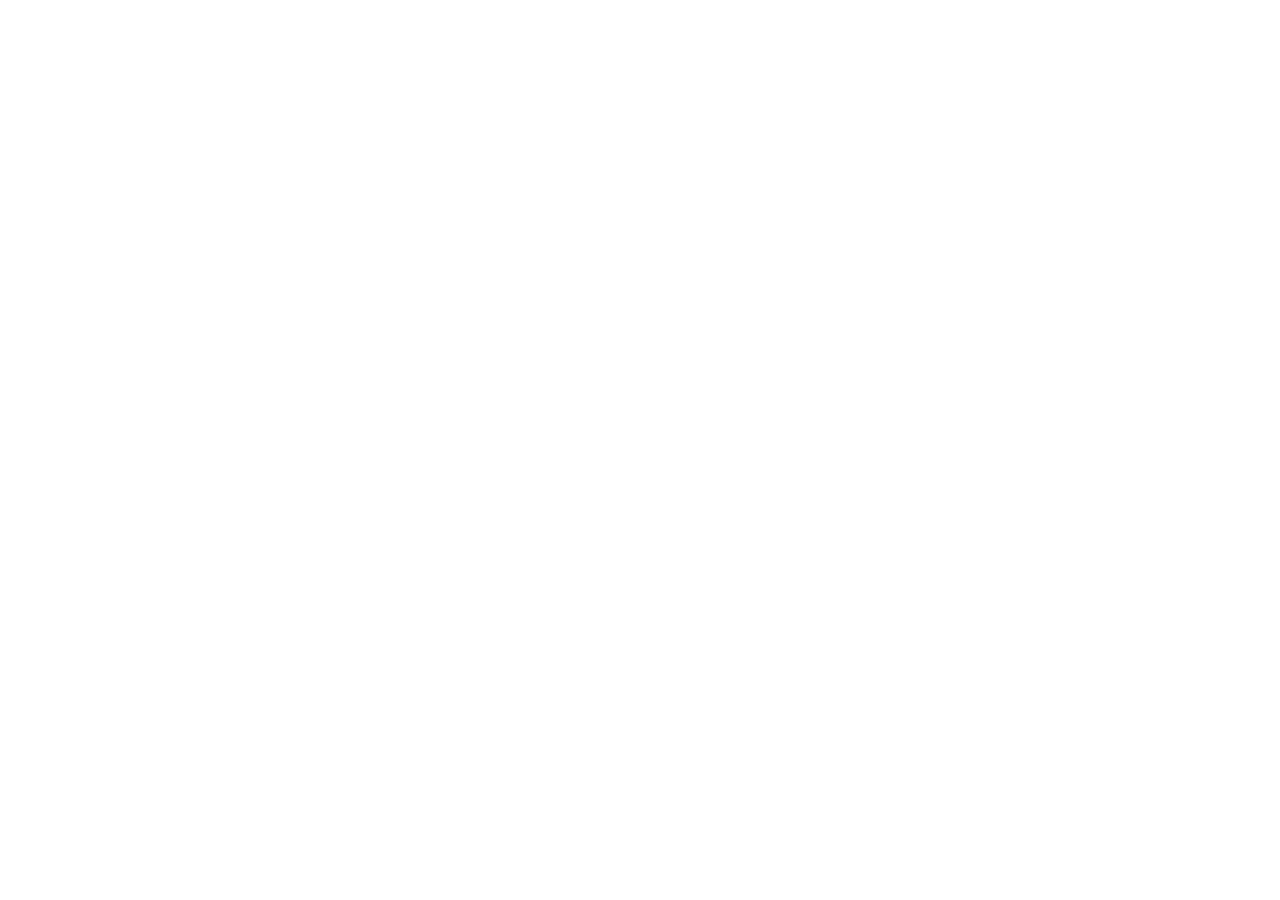
==== index.html @ 65ca3bef "Rename ai_studio_code.html to index.html" ====
<!doctype html>
<html lang="en" class="dark scroll-smooth">
  <head>
    <meta charset="UTF-8" />
    <meta name="viewport" content="width=device-width, initial-scale=1.0" />
    <title>Ayan Ghosh Astrologer</title>
    <meta name="description" content="Premium Vedic Astrologer Ayan Ghosh – Book personalized consultations, explore live daily horoscopes, sync appointments to calendar, and connect via WhatsApp." />
    <meta property="og:title" content="Ayan Ghosh Astrologer" />
    <meta property="og:description" content="Premium Vedic Astrologer Ayan Ghosh – Book personalized consultations, explore live daily horoscopes, sync appointments to calendar, and connect via WhatsApp." />
    <meta property="og:type" content="website" />
    <meta name="twitter:card" content="summary_large_image" />
    <link rel="preconnect" href="https://fonts.googleapis.com">
    <link rel="preconnect" href="https://fonts.gstatic.com" crossorigin>
    <link href="https://fonts.googleapis.com/css2?family=Cinzel:wght@500;600;700;800&family=Plus+Jakarta+Sans:ital,wght@0,300;0,400;0,500;0,600;0,700;1,400&display=swap" rel="stylesheet">
  </head>
  <body class="bg-[#07090e] text-[#e2e8f0] antialiased selection:bg-[#d4af37]/30 selection:text-amber-200">
    <div id="root"></div>
    <script type="module" src="/src/main.tsx"></script>
  </body>
</html>
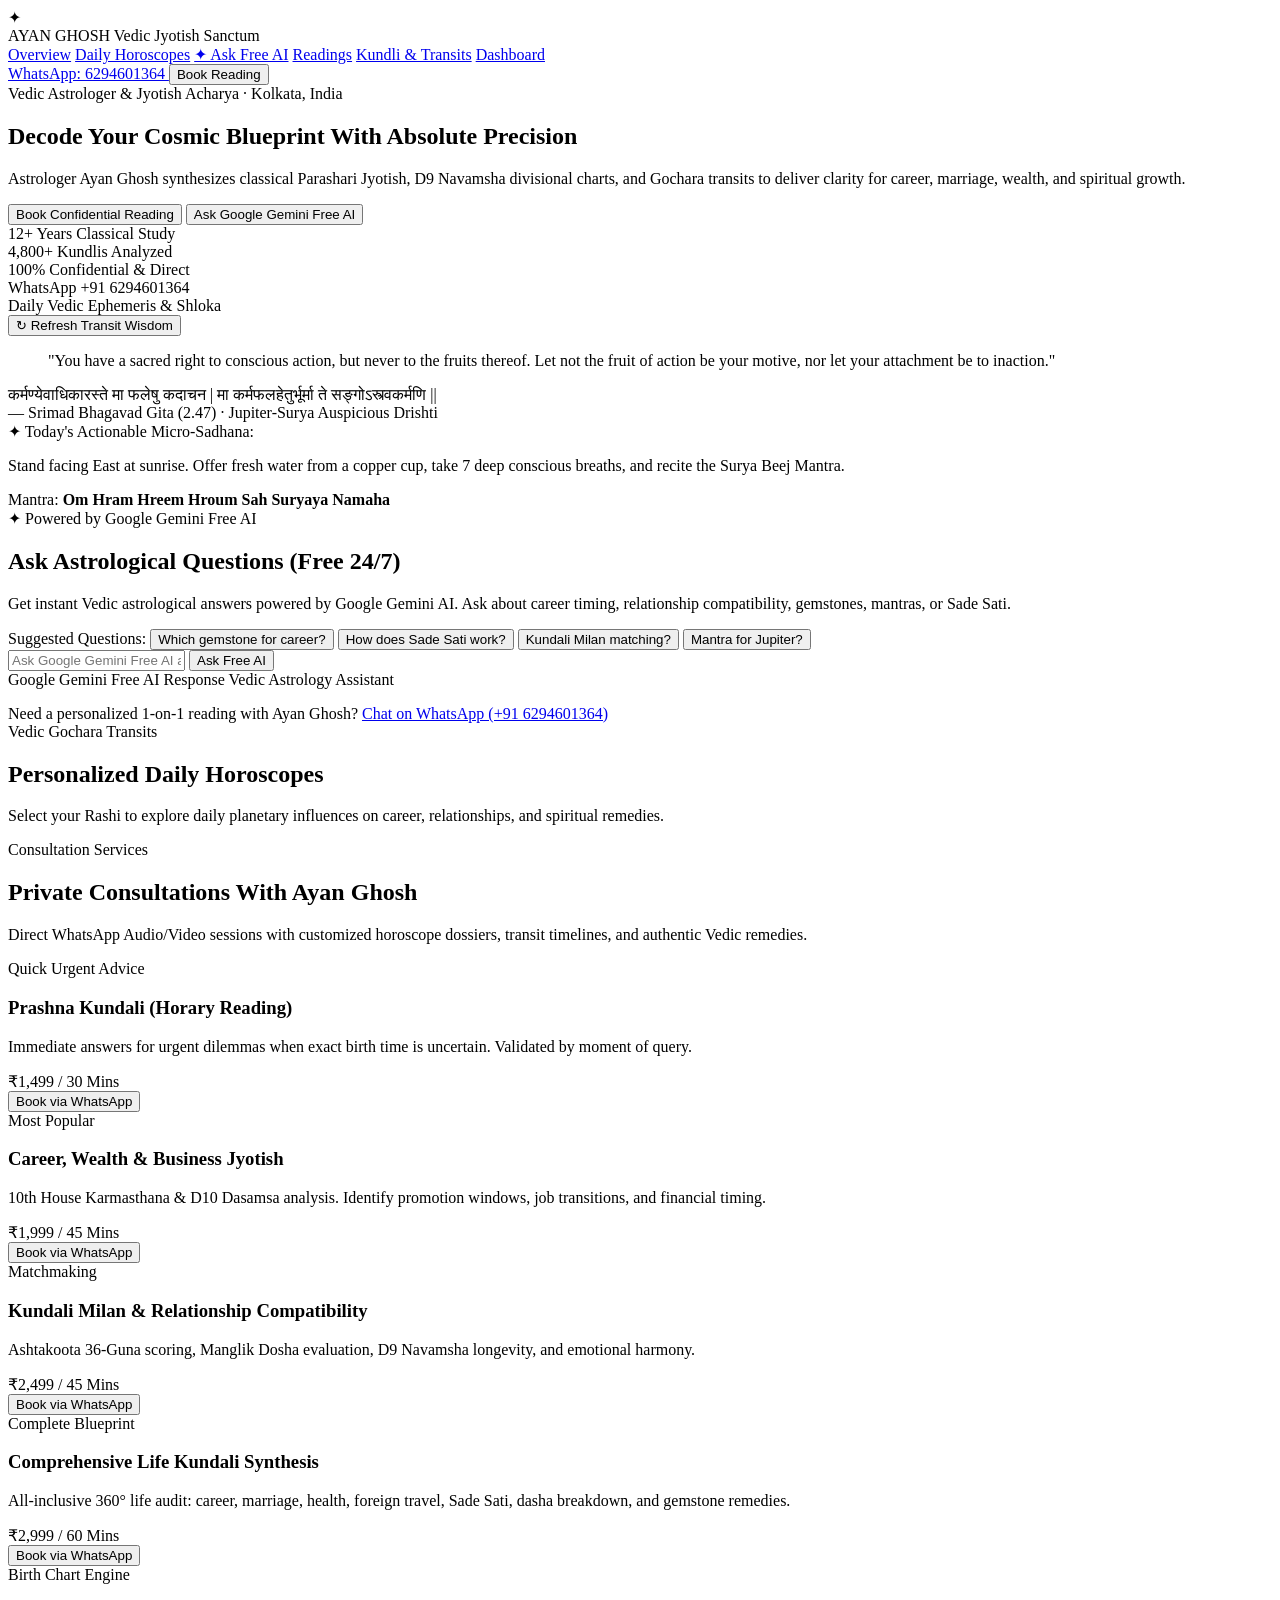
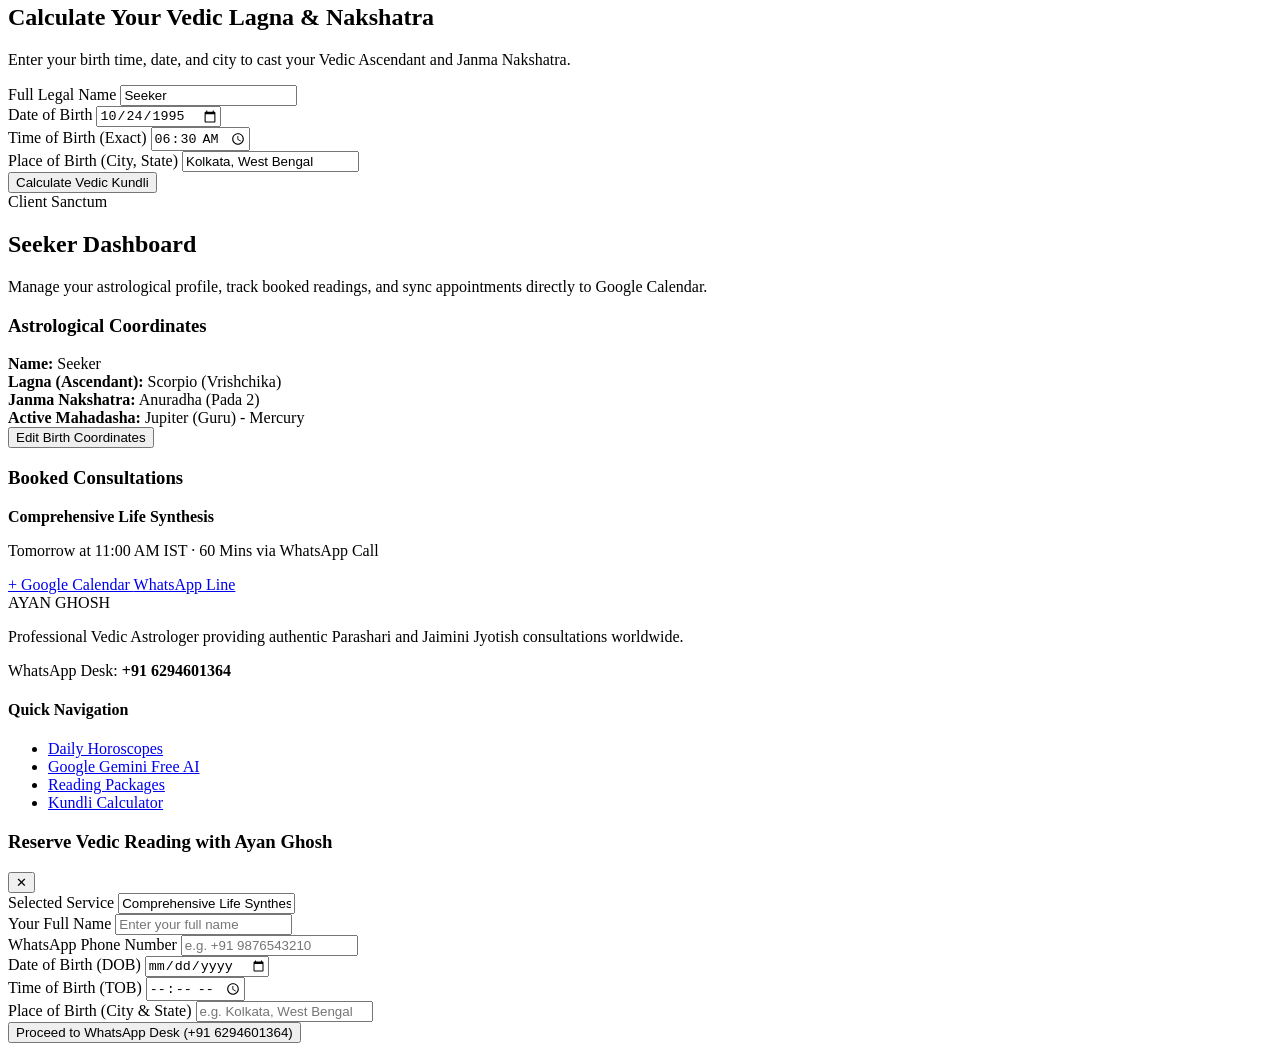
==== commit f5696d17: "Update index.html" ====
--- a/index.html
+++ b/index.html
@@ -1,20 +1,353 @@
-<!doctype html>
-<html lang="en" class="dark scroll-smooth">
-  <head>
-    <meta charset="UTF-8" />
-    <meta name="viewport" content="width=device-width, initial-scale=1.0" />
-    <title>Ayan Ghosh Astrologer</title>
-    <meta name="description" content="Premium Vedic Astrologer Ayan Ghosh – Book personalized consultations, explore live daily horoscopes, sync appointments to calendar, and connect via WhatsApp." />
-    <meta property="og:title" content="Ayan Ghosh Astrologer" />
-    <meta property="og:description" content="Premium Vedic Astrologer Ayan Ghosh – Book personalized consultations, explore live daily horoscopes, sync appointments to calendar, and connect via WhatsApp." />
-    <meta property="og:type" content="website" />
-    <meta name="twitter:card" content="summary_large_image" />
-    <link rel="preconnect" href="https://fonts.googleapis.com">
-    <link rel="preconnect" href="https://fonts.gstatic.com" crossorigin>
-    <link href="https://fonts.googleapis.com/css2?family=Cinzel:wght@500;600;700;800&family=Plus+Jakarta+Sans:ital,wght@0,300;0,400;0,500;0,600;0,700;1,400&display=swap" rel="stylesheet">
-  </head>
-  <body class="bg-[#07090e] text-[#e2e8f0] antialiased selection:bg-[#d4af37]/30 selection:text-amber-200">
-    <div id="root"></div>
-    <script type="module" src="/src/main.tsx"></script>
-  </body>
+<!DOCTYPE html>
+<html lang="en">
+<head>
+  <meta charset="UTF-8" />
+  <meta name="viewport" content="width=device-width, initial-scale=1.0" />
+  <title>Astrologer Ayan Ghosh · Vedic Jyotish Sanctum</title>
+  <meta name="description" content="Consult Astrologer Ayan Ghosh. Book Vedic readings, get personalized daily horoscopes, sync to Google Calendar, and ask Google Gemini Free AI." />
+  
+  <!-- Google Fonts: Cinzel & Plus Jakarta Sans -->
+  <link rel="preconnect" href="https://fonts.googleapis.com">
+  <link rel="preconnect" href="https://fonts.gstatic.com" crossorigin>
+  <link href="https://fonts.googleapis.com/css2?family=Cinzel:wght@600;700;800&family=Plus+Jakarta+Sans:wght@300;400;500;600;700&display=swap" rel="stylesheet">
+  
+  <link rel="stylesheet" href="style.css" />
+</head>
+<body>
+
+  <!-- Navigation Bar -->
+  <header class="navbar">
+    <div class="nav-container">
+      <div class="nav-brand" onclick="navigateTo('home')">
+        <div class="brand-icon">✦</div>
+        <div>
+          <span class="brand-title">AYAN GHOSH</span>
+          <span class="brand-sub">Vedic Jyotish Sanctum</span>
+        </div>
+      </div>
+
+      <nav class="nav-links">
+        <a href="#home" onclick="navigateTo('home')" class="active">Overview</a>
+        <a href="#horoscopes" onclick="navigateTo('horoscopes')">Daily Horoscopes</a>
+        <a href="#ask-ai" onclick="navigateTo('ask-ai')" class="ai-link">✦ Ask Free AI</a>
+        <a href="#services" onclick="navigateTo('services')">Readings</a>
+        <a href="#calculator" onclick="navigateTo('calculator')">Kundli & Transits</a>
+        <a href="#dashboard" onclick="navigateTo('dashboard')">Dashboard</a>
+      </nav>
+
+      <div class="nav-actions">
+        <a href="https://wa.me/916294601364?text=Namaskar%20Astrologer%20Ayan%20Ghosh%20ji,%20I%20would%20like%20to%20consult%20with%20you." target="_blank" class="btn-whatsapp">
+          WhatsApp: 6294601364
+        </a>
+        <button class="btn-primary" onclick="openBookingModal()">Book Reading</button>
+      </div>
+    </div>
+  </header>
+
+  <!-- Main Content Sections -->
+  <main>
+
+    <!-- SECTION 1: HERO -->
+    <section id="home" class="section hero-section">
+      <div class="container hero-container">
+        <div class="badge">Vedic Astrologer & Jyotish Acharya · Kolkata, India</div>
+        <h1 class="hero-title">Decode Your Cosmic Blueprint With Absolute Precision</h1>
+        <p class="hero-desc">
+          Astrologer Ayan Ghosh synthesizes classical Parashari Jyotish, D9 Navamsha divisional charts, and Gochara transits to deliver clarity for career, marriage, wealth, and spiritual growth.
+        </p>
+        <div class="hero-cta-group">
+          <button class="btn-primary-large" onclick="openBookingModal()">Book Confidential Reading</button>
+          <button class="btn-secondary-large" onclick="navigateTo('ask-ai')">Ask Google Gemini Free AI</button>
+        </div>
+
+        <div class="hero-stats">
+          <div class="stat-card">
+            <span class="stat-number">12+</span>
+            <span class="stat-label">Years Classical Study</span>
+          </div>
+          <div class="stat-card">
+            <span class="stat-number">4,800+</span>
+            <span class="stat-label">Kundlis Analyzed</span>
+          </div>
+          <div class="stat-card">
+            <span class="stat-number">100%</span>
+            <span class="stat-label">Confidential & Direct</span>
+          </div>
+          <div class="stat-card">
+            <span class="stat-number">WhatsApp</span>
+            <span class="stat-label">+91 6294601364</span>
+          </div>
+        </div>
+      </div>
+    </section>
+
+    <!-- SECTION 2: COSMIC WISDOM (FEATURED) -->
+    <section class="section wisdom-section">
+      <div class="container">
+        <div class="wisdom-card">
+          <div class="wisdom-header">
+            <div class="wisdom-tag">Daily Vedic Ephemeris & Shloka</div>
+            <button class="btn-sm" onclick="refreshCosmicWisdom()">↻ Refresh Transit Wisdom</button>
+          </div>
+          <blockquote class="wisdom-quote" id="wisdom-quote">
+            "You have a sacred right to conscious action, but never to the fruits thereof. Let not the fruit of action be your motive, nor let your attachment be to inaction."
+          </blockquote>
+          <div class="wisdom-sanskrit" id="wisdom-sanskrit">
+            कर्मण्येवाधिकारस्ते मा फलेषु कदाचन | मा कर्मफलहेतुर्भूर्मा ते सङ्गोऽस्त्वकर्मणि ||
+          </div>
+          <div class="wisdom-source">— Srimad Bhagavad Gita (2.47) · Jupiter-Surya Auspicious Drishti</div>
+          
+          <div class="ritual-box">
+            <div class="ritual-title">✦ Today's Actionable Micro-Sadhana:</div>
+            <p id="ritual-desc">Stand facing East at sunrise. Offer fresh water from a copper cup, take 7 deep conscious breaths, and recite the Surya Beej Mantra.</p>
+            <div class="ritual-mantra">Mantra: <strong>Om Hram Hreem Hroum Sah Suryaya Namaha</strong></div>
+          </div>
+        </div>
+      </div>
+    </section>
+
+    <!-- SECTION 3: ASK QUESTIONS WITH GOOGLE GEMINI FREE AI -->
+    <section id="ask-ai" class="section ask-ai-section">
+      <div class="container">
+        <div class="section-header text-center">
+          <div class="badge badge-ai">✦ Powered by Google Gemini Free AI</div>
+          <h2>Ask Astrological Questions (Free 24/7)</h2>
+          <p>Get instant Vedic astrological answers powered by Google Gemini AI. Ask about career timing, relationship compatibility, gemstones, mantras, or Sade Sati.</p>
+        </div>
+
+        <div class="ai-box">
+          <div class="preset-questions">
+            <span class="preset-label">Suggested Questions:</span>
+            <button class="preset-btn" onclick="askPreset('Which Vedic gemstone is most auspicious for career growth?')">Which gemstone for career?</button>
+            <button class="preset-btn" onclick="askPreset('How does Saturn Sade Sati affect my birth chart?')">How does Sade Sati work?</button>
+            <button class="preset-btn" onclick="askPreset('What is checked during Ashtakoota Kundali Milan?')">Kundali Milan matching?</button>
+            <button class="preset-btn" onclick="askPreset('Which daily mantra pleases Jupiter (Guru)?')">Mantra for Jupiter?</button>
+          </div>
+
+          <div class="ai-input-row">
+            <input type="text" id="ai-question-input" placeholder="Ask Google Gemini Free AI any astrology question..." />
+            <button class="btn-primary" onclick="submitAIQuestion()">Ask Free AI</button>
+          </div>
+
+          <div id="ai-response-box" class="ai-response-box hidden">
+            <div class="ai-response-header">
+              <span class="ai-badge">Google Gemini Free AI Response</span>
+              <span class="ai-time">Vedic Astrology Assistant</span>
+            </div>
+            <p id="ai-response-text" class="ai-response-text"></p>
+            <div class="ai-handover">
+              <span>Need a personalized 1-on-1 reading with Ayan Ghosh?</span>
+              <a href="https://wa.me/916294601364" target="_blank" class="btn-whatsapp-sm">Chat on WhatsApp (+91 6294601364)</a>
+            </div>
+          </div>
+        </div>
+      </div>
+    </section>
+
+    <!-- SECTION 4: DAILY HOROSCOPES (GEMINI/MITHUNA REMOVED) -->
+    <section id="horoscopes" class="section horoscopes-section">
+      <div class="container">
+        <div class="section-header text-center">
+          <div class="badge">Vedic Gochara Transits</div>
+          <h2>Personalized Daily Horoscopes</h2>
+          <p>Select your Rashi to explore daily planetary influences on career, relationships, and spiritual remedies.</p>
+        </div>
+
+        <!-- Zodiac Selector (NO Gemini/Mithuna) -->
+        <div class="zodiac-grid" id="zodiac-selector">
+          <!-- Populated by JavaScript -->
+        </div>
+
+        <!-- Active Horoscope Card -->
+        <div class="horoscope-card" id="horoscope-display">
+          <!-- Populated by JavaScript -->
+        </div>
+      </div>
+    </section>
+
+    <!-- SECTION 5: READINGS & CONSULTATIONS -->
+    <section id="services" class="section services-section">
+      <div class="container">
+        <div class="section-header text-center">
+          <div class="badge">Consultation Services</div>
+          <h2>Private Consultations With Ayan Ghosh</h2>
+          <p>Direct WhatsApp Audio/Video sessions with customized horoscope dossiers, transit timelines, and authentic Vedic remedies.</p>
+        </div>
+
+        <div class="services-grid">
+          <div class="service-card">
+            <div class="service-badge">Quick Urgent Advice</div>
+            <h3>Prashna Kundali (Horary Reading)</h3>
+            <p>Immediate answers for urgent dilemmas when exact birth time is uncertain. Validated by moment of query.</p>
+            <div class="service-price">₹1,499 <span>/ 30 Mins</span></div>
+            <button class="btn-primary" onclick="selectServiceForBooking('Prashna Kundali', 1499)">Book via WhatsApp</button>
+          </div>
+
+          <div class="service-card featured">
+            <div class="service-badge gold">Most Popular</div>
+            <h3>Career, Wealth & Business Jyotish</h3>
+            <p>10th House Karmasthana & D10 Dasamsa analysis. Identify promotion windows, job transitions, and financial timing.</p>
+            <div class="service-price">₹1,999 <span>/ 45 Mins</span></div>
+            <button class="btn-primary" onclick="selectServiceForBooking('Career & Wealth Jyotish', 1999)">Book via WhatsApp</button>
+          </div>
+
+          <div class="service-card">
+            <div class="service-badge">Matchmaking</div>
+            <h3>Kundali Milan & Relationship Compatibility</h3>
+            <p>Ashtakoota 36-Guna scoring, Manglik Dosha evaluation, D9 Navamsha longevity, and emotional harmony.</p>
+            <div class="service-price">₹2,499 <span>/ 45 Mins</span></div>
+            <button class="btn-primary" onclick="selectServiceForBooking('Kundali Milan', 2499)">Book via WhatsApp</button>
+          </div>
+
+          <div class="service-card">
+            <div class="service-badge">Complete Blueprint</div>
+            <h3>Comprehensive Life Kundali Synthesis</h3>
+            <p>All-inclusive 360° life audit: career, marriage, health, foreign travel, Sade Sati, dasha breakdown, and gemstone remedies.</p>
+            <div class="service-price">₹2,999 <span>/ 60 Mins</span></div>
+            <button class="btn-primary" onclick="selectServiceForBooking('Comprehensive Life Synthesis', 2999)">Book via WhatsApp</button>
+          </div>
+        </div>
+      </div>
+    </section>
+
+    <!-- SECTION 6: KUNDLI & TRANSITS CALCULATOR -->
+    <section id="calculator" class="section calculator-section">
+      <div class="container">
+        <div class="section-header text-center">
+          <div class="badge">Birth Chart Engine</div>
+          <h2>Calculate Your Vedic Lagna & Nakshatra</h2>
+          <p>Enter your birth time, date, and city to cast your Vedic Ascendant and Janma Nakshatra.</p>
+        </div>
+
+        <div class="calc-box">
+          <div class="calc-form">
+            <div class="input-group">
+              <label>Full Legal Name</label>
+              <input type="text" id="calc-name" value="Seeker" placeholder="Your name" />
+            </div>
+            <div class="input-group">
+              <label>Date of Birth</label>
+              <input type="date" id="calc-dob" value="1995-10-24" />
+            </div>
+            <div class="input-group">
+              <label>Time of Birth (Exact)</label>
+              <input type="time" id="calc-tob" value="06:30" />
+            </div>
+            <div class="input-group">
+              <label>Place of Birth (City, State)</label>
+              <input type="text" id="calc-pob" value="Kolkata, West Bengal" />
+            </div>
+            <button class="btn-primary-large" onclick="calculateBirthChart()">Calculate Vedic Kundli</button>
+          </div>
+
+          <div id="calc-result" class="calc-result">
+            <!-- Rendered by JS -->
+          </div>
+        </div>
+      </div>
+    </section>
+
+    <!-- SECTION 7: USER DASHBOARD -->
+    <section id="dashboard" class="section dashboard-section">
+      <div class="container">
+        <div class="section-header text-center">
+          <div class="badge">Client Sanctum</div>
+          <h2>Seeker Dashboard</h2>
+          <p>Manage your astrological profile, track booked readings, and sync appointments directly to Google Calendar.</p>
+        </div>
+
+        <div class="dashboard-grid">
+          <!-- Profile Card -->
+          <div class="dash-card">
+            <h3>Astrological Coordinates</h3>
+            <div class="dash-meta">
+              <div><strong>Name:</strong> <span id="dash-name">Seeker</span></div>
+              <div><strong>Lagna (Ascendant):</strong> <span id="dash-lagna">Scorpio (Vrishchika)</span></div>
+              <div><strong>Janma Nakshatra:</strong> <span id="dash-nakshatra">Anuradha (Pada 2)</span></div>
+              <div><strong>Active Mahadasha:</strong> Jupiter (Guru) - Mercury</div>
+            </div>
+            <button class="btn-secondary" onclick="navigateTo('calculator')">Edit Birth Coordinates</button>
+          </div>
+
+          <!-- Appointments Card -->
+          <div class="dash-card">
+            <h3>Booked Consultations</h3>
+            <div class="booking-item">
+              <div>
+                <strong>Comprehensive Life Synthesis</strong>
+                <p>Tomorrow at 11:00 AM IST · 60 Mins via WhatsApp Call</p>
+              </div>
+              <div class="booking-actions">
+                <a href="https://calendar.google.com/calendar/render?action=TEMPLATE&text=Astrology+Reading+with+Ayan+Ghosh&details=Direct+WhatsApp+Audio/Video+Reading+with+Ayan+Ghosh+(+91+6294601364)&location=WhatsApp" target="_blank" class="btn-calendar">
+                  + Google Calendar
+                </a>
+                <a href="https://wa.me/916294601364" target="_blank" class="btn-whatsapp-sm">WhatsApp Line</a>
+              </div>
+            </div>
+          </div>
+        </div>
+      </div>
+    </section>
+
+  </main>
+
+  <!-- Footer -->
+  <footer class="footer">
+    <div class="container footer-container">
+      <div>
+        <div class="brand-title">AYAN GHOSH</div>
+        <p class="footer-desc">Professional Vedic Astrologer providing authentic Parashari and Jaimini Jyotish consultations worldwide.</p>
+        <p>WhatsApp Desk: <strong>+91 6294601364</strong></p>
+      </div>
+      <div>
+        <h4>Quick Navigation</h4>
+        <ul>
+          <li><a href="#horoscopes" onclick="navigateTo('horoscopes')">Daily Horoscopes</a></li>
+          <li><a href="#ask-ai" onclick="navigateTo('ask-ai')">Google Gemini Free AI</a></li>
+          <li><a href="#services" onclick="navigateTo('services')">Reading Packages</a></li>
+          <li><a href="#calculator" onclick="navigateTo('calculator')">Kundli Calculator</a></li>
+        </ul>
+      </div>
+    </div>
+  </footer>
+
+  <!-- Booking Modal -->
+  <div id="booking-modal" class="modal hidden">
+    <div class="modal-content">
+      <div class="modal-header">
+        <h3>Reserve Vedic Reading with Ayan Ghosh</h3>
+        <button class="btn-close" onclick="closeBookingModal()">✕</button>
+      </div>
+      <form id="booking-form" onsubmit="handleBookingSubmit(event)">
+        <div class="input-group">
+          <label>Selected Service</label>
+          <input type="text" id="modal-service" value="Comprehensive Life Synthesis (₹2,999)" readonly />
+        </div>
+        <div class="input-group">
+          <label>Your Full Name</label>
+          <input type="text" id="modal-name" required placeholder="Enter your full name" />
+        </div>
+        <div class="input-group">
+          <label>WhatsApp Phone Number</label>
+          <input type="tel" id="modal-phone" required placeholder="e.g. +91 9876543210" />
+        </div>
+        <div class="input-group">
+          <label>Date of Birth (DOB)</label>
+          <input type="date" id="modal-dob" required />
+        </div>
+        <div class="input-group">
+          <label>Time of Birth (TOB)</label>
+          <input type="time" id="modal-tob" required />
+        </div>
+        <div class="input-group">
+          <label>Place of Birth (City & State)</label>
+          <input type="text" id="modal-pob" required placeholder="e.g. Kolkata, West Bengal" />
+        </div>
+        <button type="submit" class="btn-primary-large">Proceed to WhatsApp Desk (+91 6294601364)</button>
+      </form>
+    </div>
+  </div>
+
+  <script src="script.js"></script>
+</body>
 </html>
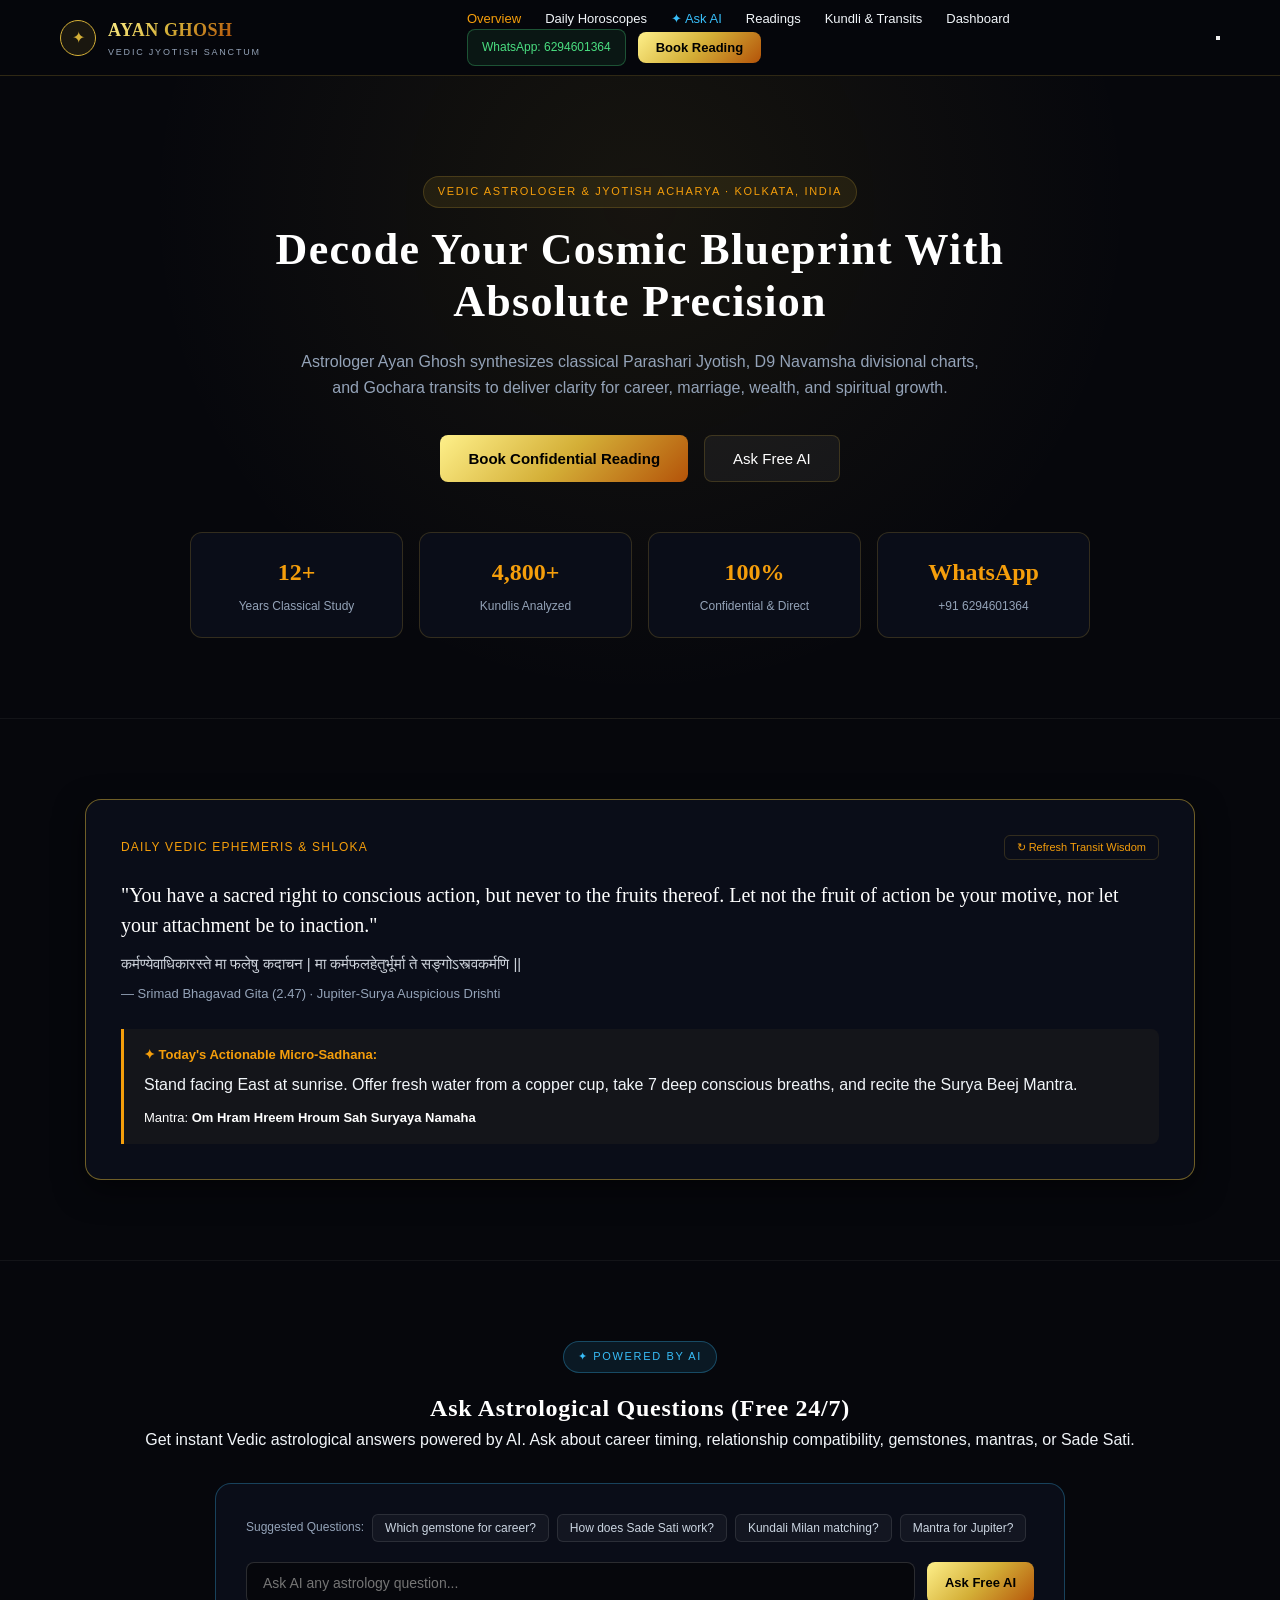
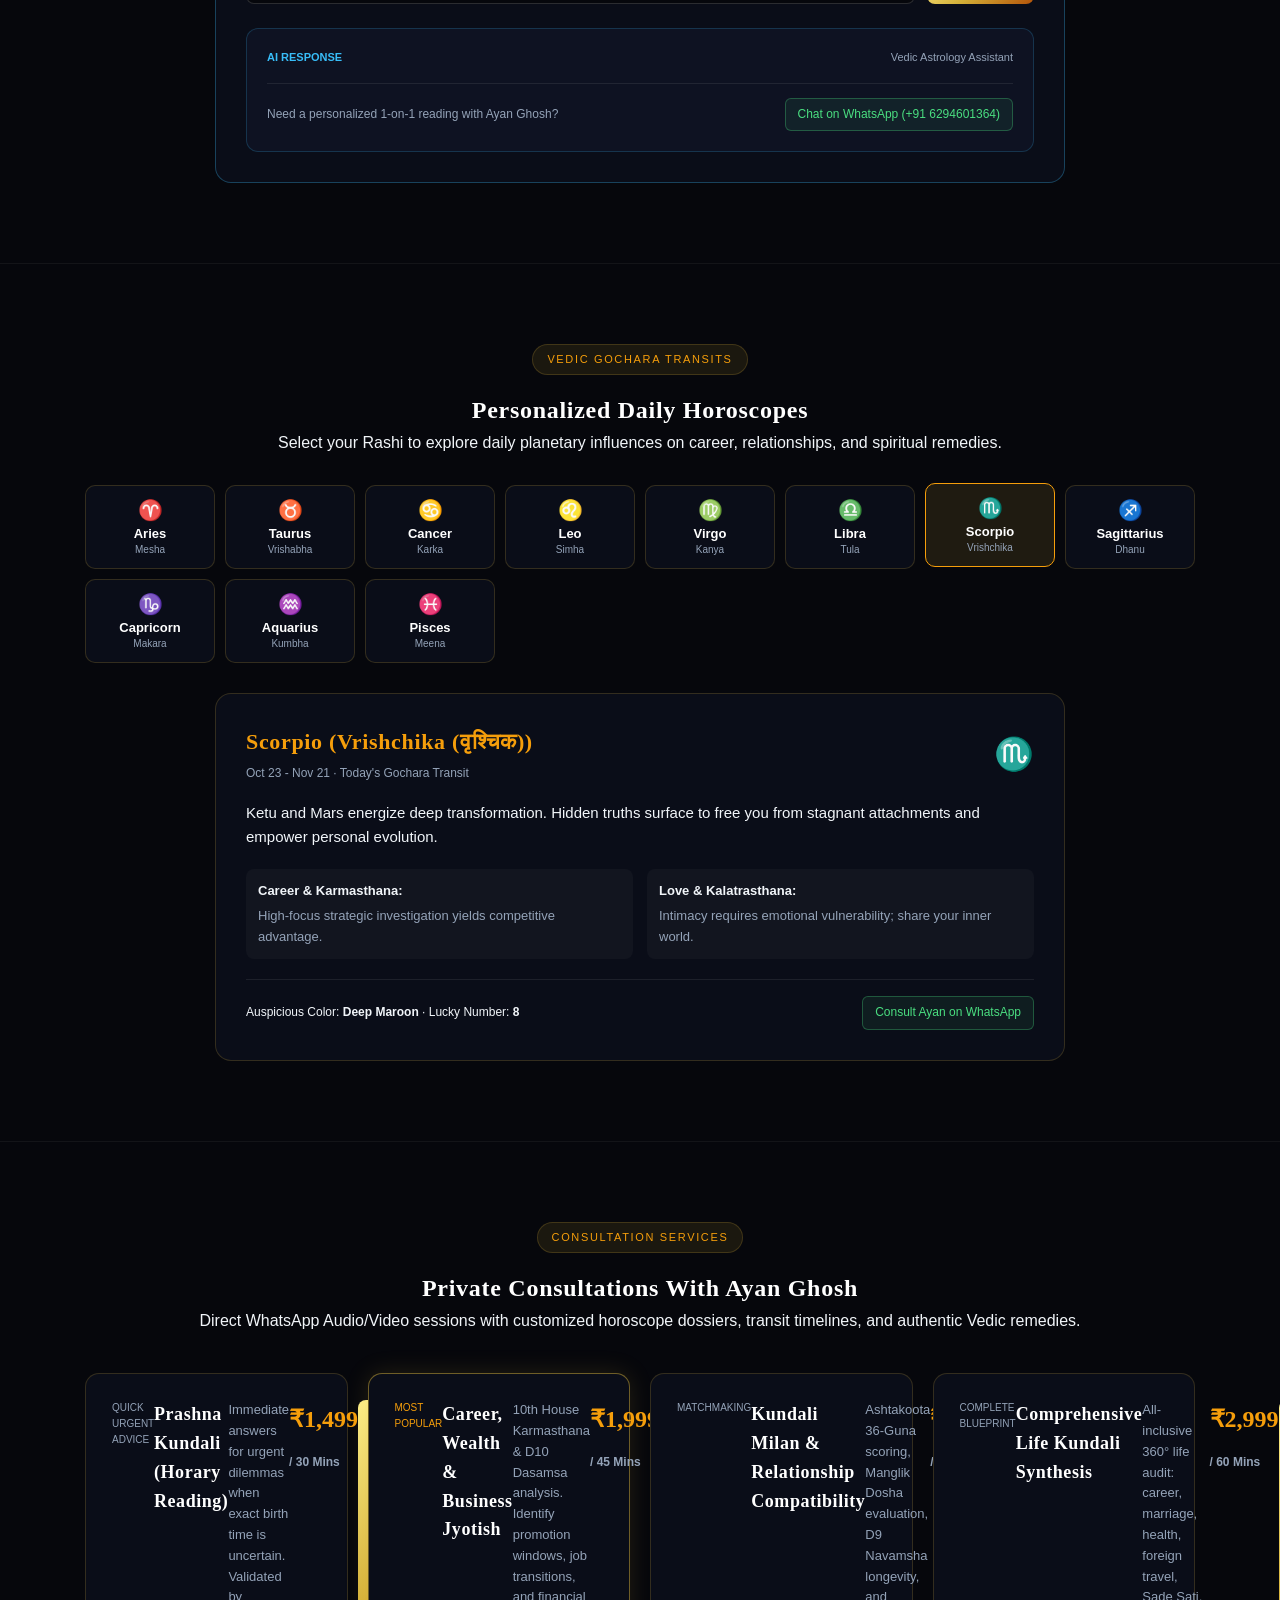
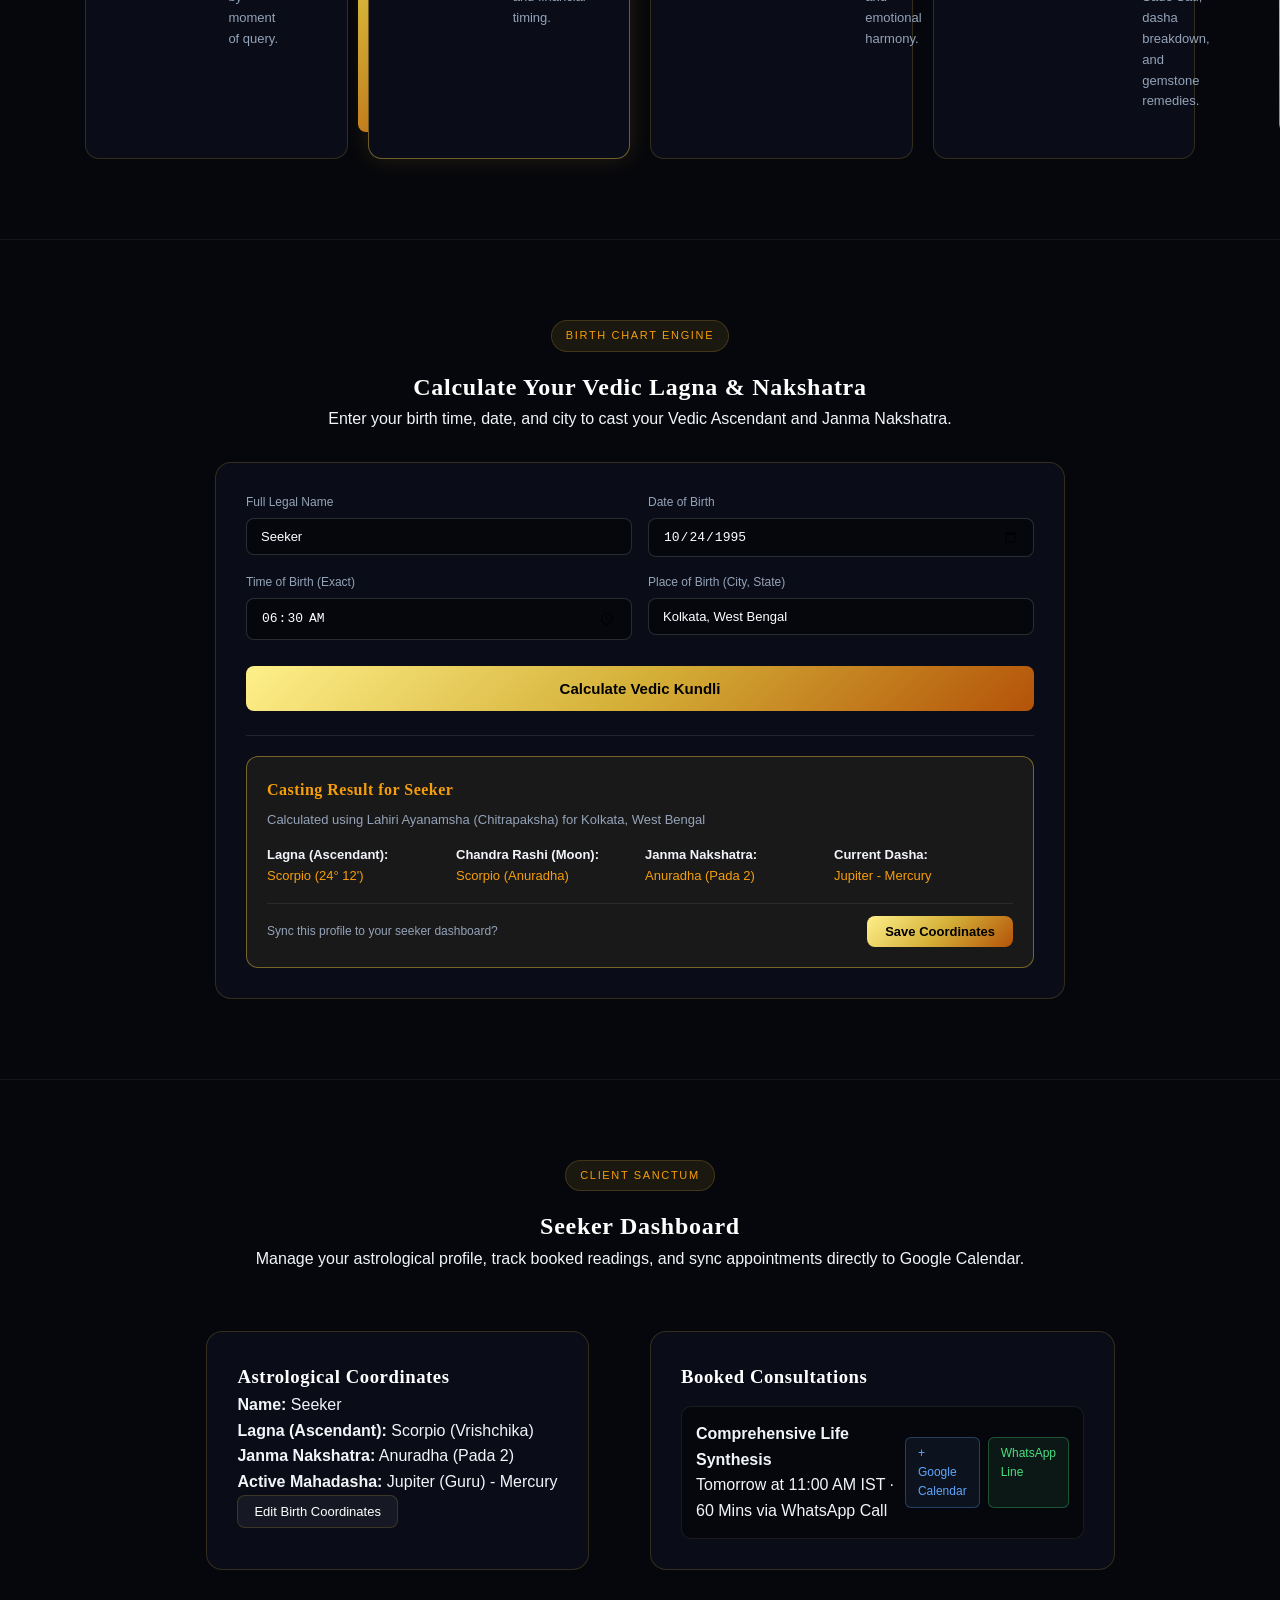
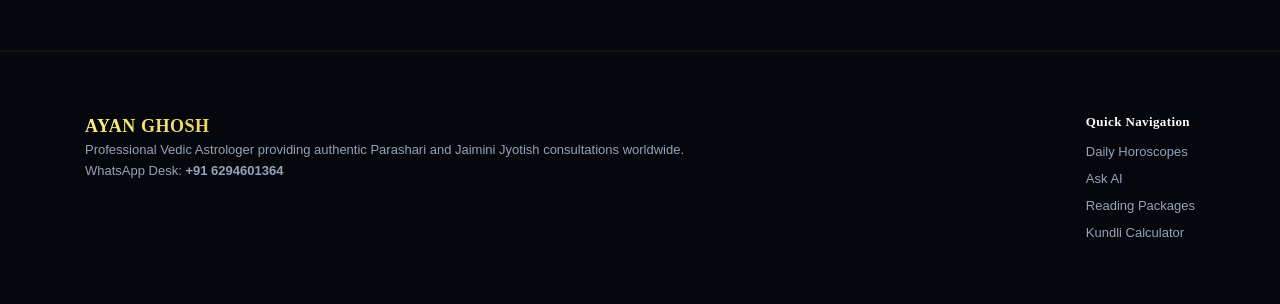
==== commit 1cf6c7a4: "Update index.html" ====
--- a/index.html
+++ b/index.html
@@ -4,7 +4,7 @@
   <meta charset="UTF-8" />
   <meta name="viewport" content="width=device-width, initial-scale=1.0" />
   <title>Astrologer Ayan Ghosh · Vedic Jyotish Sanctum</title>
-  <meta name="description" content="Consult Astrologer Ayan Ghosh. Book Vedic readings, get personalized daily horoscopes, sync to Google Calendar, and ask Google Gemini Free AI." />
+  <meta name="description" content="Consult Astrologer Ayan Ghosh. Book Vedic readings, get personalized daily horoscopes, sync to Google Calendar, and ask free AI astrology questions." />
   
   <!-- Google Fonts: Cinzel & Plus Jakarta Sans -->
   <link rel="preconnect" href="https://fonts.googleapis.com">
@@ -26,21 +26,27 @@
         </div>
       </div>
 
-      <nav class="nav-links">
-        <a href="#home" onclick="navigateTo('home')" class="active">Overview</a>
-        <a href="#horoscopes" onclick="navigateTo('horoscopes')">Daily Horoscopes</a>
-        <a href="#ask-ai" onclick="navigateTo('ask-ai')" class="ai-link">✦ Ask Free AI</a>
-        <a href="#services" onclick="navigateTo('services')">Readings</a>
-        <a href="#calculator" onclick="navigateTo('calculator')">Kundli & Transits</a>
-        <a href="#dashboard" onclick="navigateTo('dashboard')">Dashboard</a>
-      </nav>
-
-      <div class="nav-actions">
-        <a href="https://wa.me/916294601364?text=Namaskar%20Astrologer%20Ayan%20Ghosh%20ji,%20I%20would%20like%20to%20consult%20with%20you." target="_blank" class="btn-whatsapp">
-          WhatsApp: 6294601364
-        </a>
-        <button class="btn-primary" onclick="openBookingModal()">Book Reading</button>
-      </div>
+      <div class="nav-menu" id="nav-menu">
+        <nav class="nav-links">
+          <a href="#home" onclick="navigateTo('home')" class="active">Overview</a>
+          <a href="#horoscopes" onclick="navigateTo('horoscopes')">Daily Horoscopes</a>
+          <a href="#ask-ai" onclick="navigateTo('ask-ai')" class="ai-link">✦ Ask AI</a>
+          <a href="#services" onclick="navigateTo('services')">Readings</a>
+          <a href="#calculator" onclick="navigateTo('calculator')">Kundli & Transits</a>
+          <a href="#dashboard" onclick="navigateTo('dashboard')">Dashboard</a>
+        </nav>
+
+        <div class="nav-actions">
+          <a href="https://wa.me/916294601364?text=Namaskar%20Astrologer%20Ayan%20Ghosh%20ji,%20I%20would%20like%20to%20consult%20with%20you." target="_blank" class="btn-whatsapp">
+            WhatsApp: 6294601364
+          </a>
+          <button class="btn-primary" onclick="openBookingModal()">Book Reading</button>
+        </div>
+      </div>
+
+      <button class="nav-toggle" id="nav-toggle" aria-label="Toggle menu" aria-expanded="false" onclick="toggleMobileMenu()">
+        <span></span><span></span><span></span>
+      </button>
     </div>
   </header>
 
@@ -57,7 +63,7 @@
         </p>
         <div class="hero-cta-group">
           <button class="btn-primary-large" onclick="openBookingModal()">Book Confidential Reading</button>
-          <button class="btn-secondary-large" onclick="navigateTo('ask-ai')">Ask Google Gemini Free AI</button>
+          <button class="btn-secondary-large" onclick="navigateTo('ask-ai')">Ask Free AI</button>
         </div>
 
         <div class="hero-stats">
@@ -106,13 +112,13 @@
       </div>
     </section>
 
-    <!-- SECTION 3: ASK QUESTIONS WITH GOOGLE GEMINI FREE AI -->
+    <!-- SECTION 3: ASK QUESTIONS WITH AI -->
     <section id="ask-ai" class="section ask-ai-section">
       <div class="container">
         <div class="section-header text-center">
-          <div class="badge badge-ai">✦ Powered by Google Gemini Free AI</div>
+          <div class="badge badge-ai">✦ Powered by AI</div>
           <h2>Ask Astrological Questions (Free 24/7)</h2>
-          <p>Get instant Vedic astrological answers powered by Google Gemini AI. Ask about career timing, relationship compatibility, gemstones, mantras, or Sade Sati.</p>
+          <p>Get instant Vedic astrological answers powered by AI. Ask about career timing, relationship compatibility, gemstones, mantras, or Sade Sati.</p>
         </div>
 
         <div class="ai-box">
@@ -125,13 +131,13 @@
           </div>
 
           <div class="ai-input-row">
-            <input type="text" id="ai-question-input" placeholder="Ask Google Gemini Free AI any astrology question..." />
+            <input type="text" id="ai-question-input" placeholder="Ask AI any astrology question..." />
             <button class="btn-primary" onclick="submitAIQuestion()">Ask Free AI</button>
           </div>
 
           <div id="ai-response-box" class="ai-response-box hidden">
             <div class="ai-response-header">
-              <span class="ai-badge">Google Gemini Free AI Response</span>
+              <span class="ai-badge">AI Response</span>
               <span class="ai-time">Vedic Astrology Assistant</span>
             </div>
             <p id="ai-response-text" class="ai-response-text"></p>
@@ -303,7 +309,7 @@
         <h4>Quick Navigation</h4>
         <ul>
           <li><a href="#horoscopes" onclick="navigateTo('horoscopes')">Daily Horoscopes</a></li>
-          <li><a href="#ask-ai" onclick="navigateTo('ask-ai')">Google Gemini Free AI</a></li>
+          <li><a href="#ask-ai" onclick="navigateTo('ask-ai')">Ask AI</a></li>
           <li><a href="#services" onclick="navigateTo('services')">Reading Packages</a></li>
           <li><a href="#calculator" onclick="navigateTo('calculator')">Kundli Calculator</a></li>
         </ul>
--- a/style.css
+++ b/style.css
@@ -0,0 +1,728 @@
+/* ==========================================================================
+   ASTROLOGER AYAN GHOSH - STYLESHEET (DARK CELESTIAL THEME)
+   ========================================================================== */
+
+:root {
+  --bg-primary: #06070c;
+  --bg-surface: #0a0d18;
+  --bg-card: #0e1222;
+  --border-color: rgba(212, 175, 55, 0.2);
+  --border-highlight: rgba(212, 175, 55, 0.5);
+  --text-main: #f1f5f9;
+  --text-muted: #94a3b8;
+  --gold-primary: #d4af37;
+  --gold-light: #f59e0b;
+  --gold-gradient: linear-gradient(135deg, #fef08a 0%, #d4af37 50%, #b45309 100%);
+  --ai-blue: #38bdf8;
+  --font-serif: 'Cinzel', serif;
+  --font-sans: 'Plus Jakarta Sans', sans-serif;
+}
+
+* {
+  margin: 0;
+  padding: 0;
+  box-sizing: border-box;
+}
+
+body {
+  font-family: var(--font-sans);
+  background-color: var(--bg-primary);
+  color: var(--text-main);
+  line-height: 1.6;
+  overflow-x: hidden;
+}
+
+h1, h2, h3, h4, .brand-title {
+  font-family: var(--font-serif);
+  letter-spacing: 0.03em;
+  color: #fff;
+}
+
+a {
+  color: inherit;
+  text-decoration: none;
+}
+
+.container {
+  max-width: 1150px;
+  margin: 0 auto;
+  padding: 0 20px;
+}
+
+.section {
+  padding: 80px 0;
+  border-bottom: 1px solid rgba(255, 255, 255, 0.05);
+}
+
+.text-center {
+  text-align: center;
+}
+
+/* Badges */
+.badge {
+  display: inline-block;
+  padding: 6px 14px;
+  font-size: 11px;
+  text-transform: uppercase;
+  letter-spacing: 0.15em;
+  color: var(--gold-light);
+  background: rgba(212, 175, 55, 0.1);
+  border: 1px solid var(--border-color);
+  border-radius: 9999px;
+  margin-bottom: 16px;
+}
+
+.badge-ai {
+  color: var(--ai-blue);
+  background: rgba(56, 189, 248, 0.1);
+  border-color: rgba(56, 189, 248, 0.3);
+}
+
+/* Navigation */
+.navbar {
+  position: sticky;
+  top: 0;
+  z-index: 100;
+  background: rgba(6, 7, 12, 0.92);
+  backdrop-filter: blur(12px);
+  border-bottom: 1px solid var(--border-color);
+}
+
+.nav-container {
+  max-width: 1200px;
+  margin: 0 auto;
+  height: 75px;
+  display: flex;
+  align-items: center;
+  justify-content: space-between;
+  padding: 0 20px;
+}
+
+.nav-brand {
+  display: flex;
+  align-items: center;
+  gap: 12px;
+  cursor: pointer;
+}
+
+.brand-icon {
+  width: 36px;
+  height: 36px;
+  border-radius: 50%;
+  border: 1px solid var(--gold-primary);
+  display: flex;
+  align-items: center;
+  justify-content: center;
+  color: var(--gold-primary);
+  background: rgba(212, 175, 55, 0.1);
+}
+
+.brand-title {
+  font-size: 18px;
+  font-weight: 700;
+  background: var(--gold-gradient);
+  -webkit-background-clip: text;
+  -webkit-text-fill-color: transparent;
+}
+
+.brand-sub {
+  display: block;
+  font-size: 9px;
+  text-transform: uppercase;
+  letter-spacing: 0.2em;
+  color: var(--text-muted);
+}
+
+.nav-links {
+  display: flex;
+  gap: 24px;
+  font-size: 13px;
+  font-weight: 500;
+}
+
+.nav-links a:hover, .nav-links a.active {
+  color: var(--gold-light);
+}
+
+.nav-links a.ai-link {
+  color: var(--ai-blue);
+}
+
+.nav-actions {
+  display: flex;
+  align-items: center;
+  gap: 12px;
+}
+
+/* Buttons */
+.btn-primary, .btn-primary-large {
+  background: var(--gold-gradient);
+  color: #000;
+  font-weight: 600;
+  border: none;
+  cursor: pointer;
+  border-radius: 8px;
+  transition: all 0.2s ease;
+  font-family: var(--font-sans);
+}
+
+.btn-primary {
+  padding: 8px 18px;
+  font-size: 13px;
+}
+
+.btn-primary-large {
+  padding: 14px 28px;
+  font-size: 15px;
+}
+
+.btn-primary:hover, .btn-primary-large:hover {
+  transform: translateY(-2px);
+  box-shadow: 0 0 20px rgba(212, 175, 55, 0.4);
+}
+
+.btn-secondary, .btn-secondary-large {
+  background: rgba(255, 255, 255, 0.05);
+  border: 1px solid var(--border-color);
+  color: #fff;
+  border-radius: 8px;
+  cursor: pointer;
+  transition: all 0.2s;
+}
+
+.btn-secondary {
+  padding: 8px 16px;
+  font-size: 13px;
+}
+
+.btn-secondary-large {
+  padding: 14px 28px;
+  font-size: 15px;
+}
+
+.btn-secondary:hover, .btn-secondary-large:hover {
+  border-color: var(--gold-light);
+  background: rgba(212, 175, 55, 0.1);
+}
+
+.btn-whatsapp {
+  padding: 8px 14px;
+  font-size: 12px;
+  color: #4ade80;
+  border: 1px solid rgba(74, 222, 128, 0.3);
+  border-radius: 8px;
+  background: rgba(74, 222, 128, 0.08);
+}
+
+.btn-whatsapp-sm {
+  padding: 6px 12px;
+  font-size: 12px;
+  color: #4ade80;
+  border: 1px solid rgba(74, 222, 128, 0.3);
+  border-radius: 6px;
+  background: rgba(74, 222, 128, 0.08);
+}
+
+.btn-calendar {
+  padding: 6px 12px;
+  font-size: 12px;
+  color: #60a5fa;
+  border: 1px solid rgba(96, 165, 250, 0.3);
+  border-radius: 6px;
+  background: rgba(96, 165, 250, 0.08);
+}
+
+.btn-sm {
+  padding: 5px 12px;
+  font-size: 11px;
+  background: transparent;
+  border: 1px solid var(--border-color);
+  color: var(--gold-light);
+  border-radius: 6px;
+  cursor: pointer;
+}
+
+/* Hero Section */
+.hero-section {
+  text-align: center;
+  padding: 100px 0 80px;
+  background: radial-gradient(circle at 50% 20%, rgba(212, 175, 55, 0.08), transparent 60%);
+}
+
+.hero-title {
+  font-size: 44px;
+  max-width: 850px;
+  margin: 0 auto 20px;
+  line-height: 1.2;
+}
+
+.hero-desc {
+  font-size: 16px;
+  color: var(--text-muted);
+  max-width: 680px;
+  margin: 0 auto 35px;
+}
+
+.hero-cta-group {
+  display: flex;
+  justify-content: center;
+  gap: 16px;
+  margin-bottom: 50px;
+}
+
+.hero-stats {
+  display: grid;
+  grid-template-columns: repeat(auto-fit, minmax(180px, 1fr));
+  gap: 16px;
+  max-width: 900px;
+  margin: 0 auto;
+}
+
+.stat-card {
+  background: var(--bg-surface);
+  border: 1px solid var(--border-color);
+  border-radius: 12px;
+  padding: 20px;
+}
+
+.stat-number {
+  display: block;
+  font-size: 24px;
+  font-weight: 700;
+  color: var(--gold-light);
+  font-family: var(--font-serif);
+}
+
+.stat-label {
+  font-size: 12px;
+  color: var(--text-muted);
+}
+
+/* Wisdom Card */
+.wisdom-card {
+  background: var(--bg-surface);
+  border: 1px solid var(--border-highlight);
+  border-radius: 16px;
+  padding: 35px;
+  position: relative;
+  box-shadow: 0 10px 30px rgba(0, 0, 0, 0.5);
+}
+
+.wisdom-header {
+  display: flex;
+  justify-content: space-between;
+  align-items: center;
+  margin-bottom: 20px;
+}
+
+.wisdom-tag {
+  font-size: 12px;
+  color: var(--gold-light);
+  text-transform: uppercase;
+  letter-spacing: 0.1em;
+}
+
+.wisdom-quote {
+  font-family: var(--font-serif);
+  font-size: 20px;
+  line-height: 1.5;
+  color: #fff;
+  margin-bottom: 12px;
+}
+
+.wisdom-sanskrit {
+  font-size: 15px;
+  color: #e2e8f0;
+  margin-bottom: 8px;
+  opacity: 0.9;
+}
+
+.wisdom-source {
+  font-size: 13px;
+  color: var(--text-muted);
+  margin-bottom: 24px;
+}
+
+.ritual-box {
+  background: rgba(212, 175, 55, 0.05);
+  border-left: 3px solid var(--gold-light);
+  padding: 16px 20px;
+  border-radius: 0 8px 8px 0;
+}
+
+.ritual-title {
+  font-size: 13px;
+  font-weight: 600;
+  color: var(--gold-light);
+  margin-bottom: 6px;
+}
+
+.ritual-mantra {
+  margin-top: 10px;
+  font-size: 13px;
+  color: #fff;
+}
+
+/* Ask AI Section */
+.ai-box {
+  background: var(--bg-surface);
+  border: 1px solid rgba(56, 189, 248, 0.3);
+  border-radius: 16px;
+  padding: 30px;
+  max-width: 850px;
+  margin: 30px auto 0;
+}
+
+.preset-questions {
+  display: flex;
+  flex-wrap: wrap;
+  align-items: center;
+  gap: 8px;
+  margin-bottom: 20px;
+}
+
+.preset-label {
+  font-size: 12px;
+  color: var(--text-muted);
+}
+
+.preset-btn {
+  background: rgba(255, 255, 255, 0.04);
+  border: 1px solid rgba(255, 255, 255, 0.1);
+  color: #cbd5e1;
+  font-size: 12px;
+  padding: 6px 12px;
+  border-radius: 6px;
+  cursor: pointer;
+}
+
+.preset-btn:hover {
+  border-color: var(--ai-blue);
+  color: #fff;
+}
+
+.ai-input-row {
+  display: flex;
+  gap: 12px;
+}
+
+.ai-input-row input {
+  flex: 1;
+  background: var(--bg-primary);
+  border: 1px solid rgba(255, 255, 255, 0.15);
+  padding: 12px 16px;
+  color: #fff;
+  border-radius: 8px;
+  font-size: 14px;
+}
+
+.ai-input-row input:focus {
+  outline: none;
+  border-color: var(--ai-blue);
+}
+
+.ai-response-box {
+  margin-top: 24px;
+  background: var(--bg-card);
+  border: 1px solid rgba(56, 189, 248, 0.2);
+  border-radius: 12px;
+  padding: 20px;
+}
+
+.ai-response-header {
+  display: flex;
+  justify-content: space-between;
+  margin-bottom: 12px;
+}
+
+.ai-badge {
+  font-size: 11px;
+  color: var(--ai-blue);
+  font-weight: 600;
+  text-transform: uppercase;
+}
+
+.ai-time {
+  font-size: 11px;
+  color: var(--text-muted);
+}
+
+.ai-response-text {
+  font-size: 14px;
+  line-height: 1.6;
+  color: #e2e8f0;
+  margin-bottom: 16px;
+}
+
+.ai-handover {
+  display: flex;
+  justify-content: space-between;
+  align-items: center;
+  border-top: 1px solid rgba(255, 255, 255, 0.08);
+  padding-top: 14px;
+  font-size: 12px;
+  color: var(--text-muted);
+}
+
+/* Zodiac Grid (11 signs without Gemini/Mithuna) */
+.zodiac-grid {
+  display: grid;
+  grid-template-columns: repeat(auto-fill, minmax(130px, 1fr));
+  gap: 10px;
+  margin: 30px 0;
+}
+
+.zodiac-btn {
+  background: var(--bg-surface);
+  border: 1px solid var(--border-color);
+  padding: 12px 8px;
+  border-radius: 10px;
+  color: #fff;
+  text-align: center;
+  cursor: pointer;
+  transition: all 0.2s;
+}
+
+.zodiac-btn:hover, .zodiac-btn.active {
+  border-color: var(--gold-light);
+  background: rgba(212, 175, 55, 0.12);
+  transform: translateY(-2px);
+}
+
+.zodiac-symbol {
+  font-size: 20px;
+  display: block;
+  margin-bottom: 4px;
+  color: var(--gold-light);
+}
+
+.zodiac-name {
+  font-size: 13px;
+  font-weight: 600;
+  display: block;
+}
+
+.zodiac-sanskrit {
+  font-size: 10px;
+  color: var(--text-muted);
+}
+
+.horoscope-card {
+  background: var(--bg-surface);
+  border: 1px solid var(--border-color);
+  border-radius: 16px;
+  padding: 30px;
+  max-width: 850px;
+  margin: 0 auto;
+}
+
+/* Services Grid */
+.services-grid {
+  display: grid;
+  grid-template-columns: repeat(auto-fit, minmax(260px, 1fr));
+  gap: 20px;
+  margin-top: 40px;
+}
+
+.service-card {
+  background: var(--bg-surface);
+  border: 1px solid var(--border-color);
+  border-radius: 14px;
+  padding: 26px;
+  display: flex;
+  flex-col: column;
+  position: relative;
+}
+
+.service-card.featured {
+  border-color: var(--border-highlight);
+  box-shadow: 0 0 25px rgba(212, 175, 55, 0.15);
+}
+
+.service-badge {
+  font-size: 10px;
+  text-transform: uppercase;
+  color: var(--text-muted);
+  margin-bottom: 12px;
+}
+
+.service-badge.gold {
+  color: var(--gold-light);
+}
+
+.service-card h3 {
+  font-size: 18px;
+  margin-bottom: 10px;
+}
+
+.service-card p {
+  font-size: 13px;
+  color: var(--text-muted);
+  margin-bottom: 20px;
+  flex: 1;
+}
+
+.service-price {
+  font-size: 24px;
+  font-weight: 700;
+  color: var(--gold-light);
+  margin-bottom: 16px;
+  font-family: var(--font-serif);
+}
+
+.service-price span {
+  font-size: 12px;
+  color: var(--text-muted);
+  font-family: var(--font-sans);
+}
+
+/* Calculator & Dashboard */
+.calc-box, .dash-card {
+  background: var(--bg-surface);
+  border: 1px solid var(--border-color);
+  border-radius: 16px;
+  padding: 30px;
+  max-width: 850px;
+  margin: 30px auto 0;
+}
+
+.calc-form {
+  display: grid;
+  grid-template-columns: 1fr 1fr;
+  gap: 16px;
+}
+
+.input-group {
+  display: flex;
+  flex-direction: column;
+  gap: 6px;
+}
+
+.input-group label {
+  font-size: 12px;
+  color: var(--text-muted);
+}
+
+.input-group input {
+  background: var(--bg-primary);
+  border: 1px solid rgba(255, 255, 255, 0.15);
+  padding: 10px 14px;
+  border-radius: 8px;
+  color: #fff;
+  font-size: 13px;
+}
+
+.calc-form button {
+  grid-column: span 2;
+  margin-top: 10px;
+}
+
+.calc-result {
+  margin-top: 24px;
+  padding-top: 20px;
+  border-top: 1px solid rgba(255, 255, 255, 0.1);
+}
+
+.dashboard-grid {
+  display: grid;
+  grid-template-columns: 1fr 1fr;
+  gap: 20px;
+  max-width: 950px;
+  margin: 30px auto 0;
+}
+
+.booking-item {
+  display: flex;
+  justify-content: space-between;
+  align-items: center;
+  background: var(--bg-primary);
+  border: 1px solid rgba(255, 255, 255, 0.08);
+  border-radius: 10px;
+  padding: 14px;
+  margin-top: 14px;
+}
+
+.booking-actions {
+  display: flex;
+  gap: 8px;
+}
+
+/* Modal */
+.modal {
+  position: fixed;
+  inset: 0;
+  z-index: 200;
+  background: rgba(0, 0, 0, 0.85);
+  backdrop-filter: blur(8px);
+  display: flex;
+  align-items: center;
+  justify-content: center;
+  padding: 20px;
+}
+
+.modal.hidden {
+  display: none;
+}
+
+.modal-content {
+  background: var(--bg-surface);
+  border: 1px solid var(--border-highlight);
+  border-radius: 16px;
+  width: 100%;
+  max-width: 480px;
+  padding: 28px;
+}
+
+.modal-header {
+  display: flex;
+  justify-content: space-between;
+  align-items: center;
+  margin-bottom: 20px;
+}
+
+.btn-close {
+  background: none;
+  border: none;
+  color: var(--text-muted);
+  font-size: 18px;
+  cursor: pointer;
+}
+
+/* Footer */
+.footer {
+  padding: 60px 0;
+  border-top: 1px solid rgba(255, 255, 255, 0.05);
+  font-size: 13px;
+  color: var(--text-muted);
+}
+
+.footer-container {
+  display: flex;
+  justify-content: space-between;
+  gap: 40px;
+}
+
+.footer ul {
+  list-style: none;
+  margin-top: 10px;
+  display: flex;
+  flex-direction: column;
+  gap: 6px;
+}
+
+/* Responsive */
+@media (max-width: 768px) {
+  .nav-links, .nav-actions .btn-whatsapp {
+    display: none;
+  }
+  .hero-title {
+    font-size: 30px;
+  }
+  .calc-form, .dashboard-grid, .footer-container {
+    grid-template-columns: 1fr;
+    flex-direction: column;
+  }
+  .calc-form button {
+    grid-column: span 1;
+  }
+}
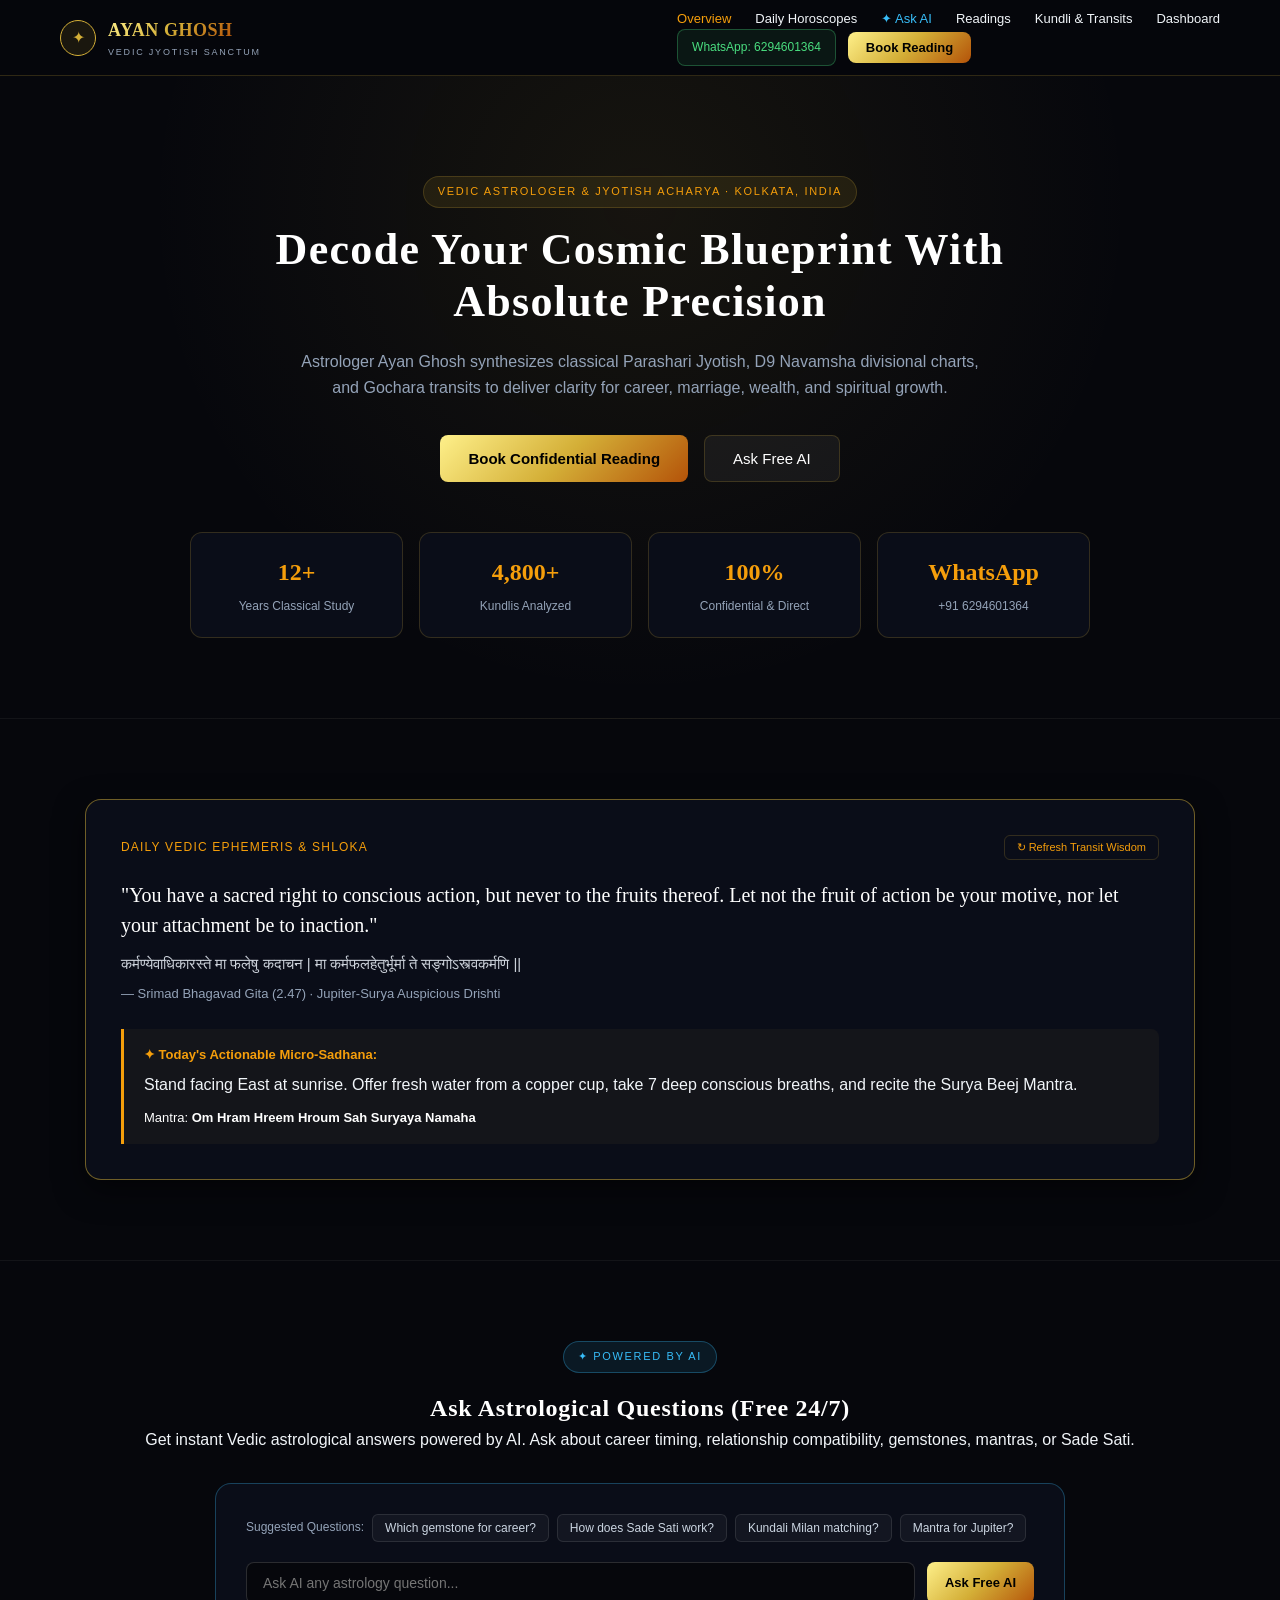
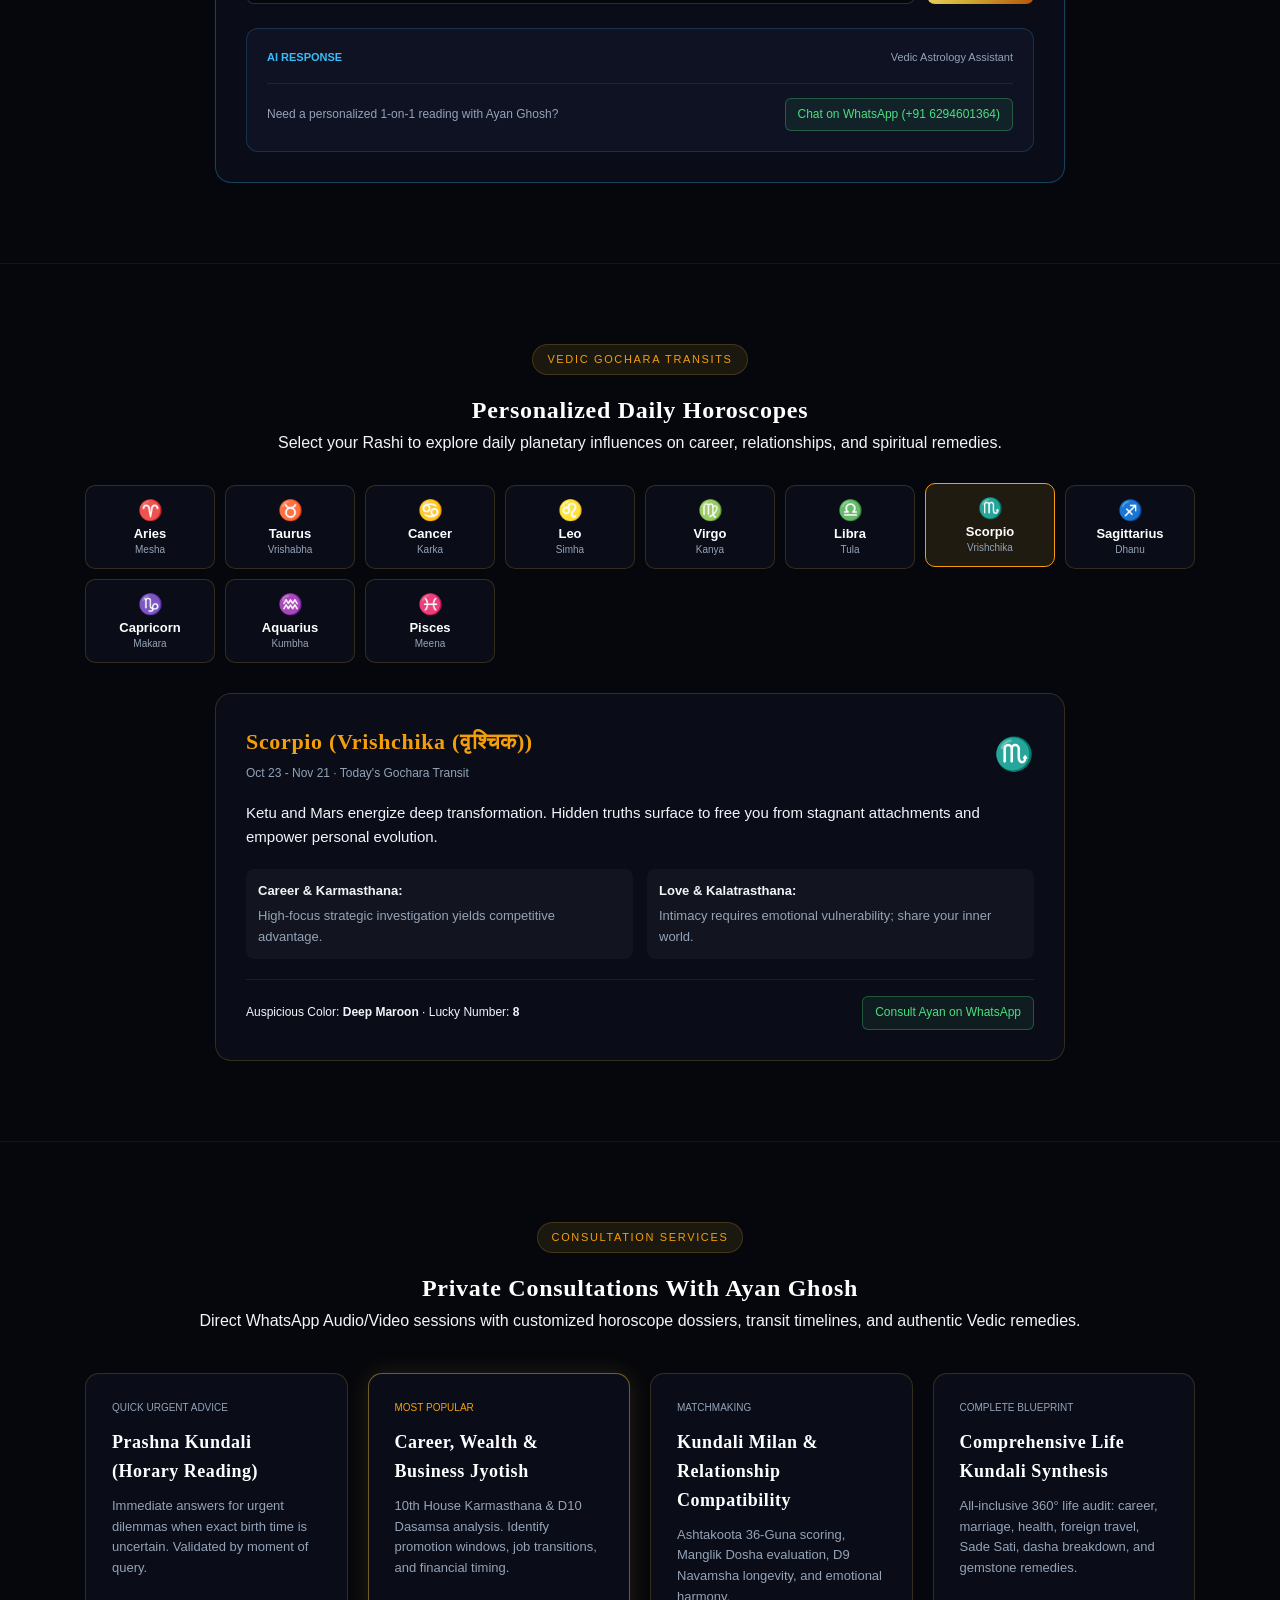
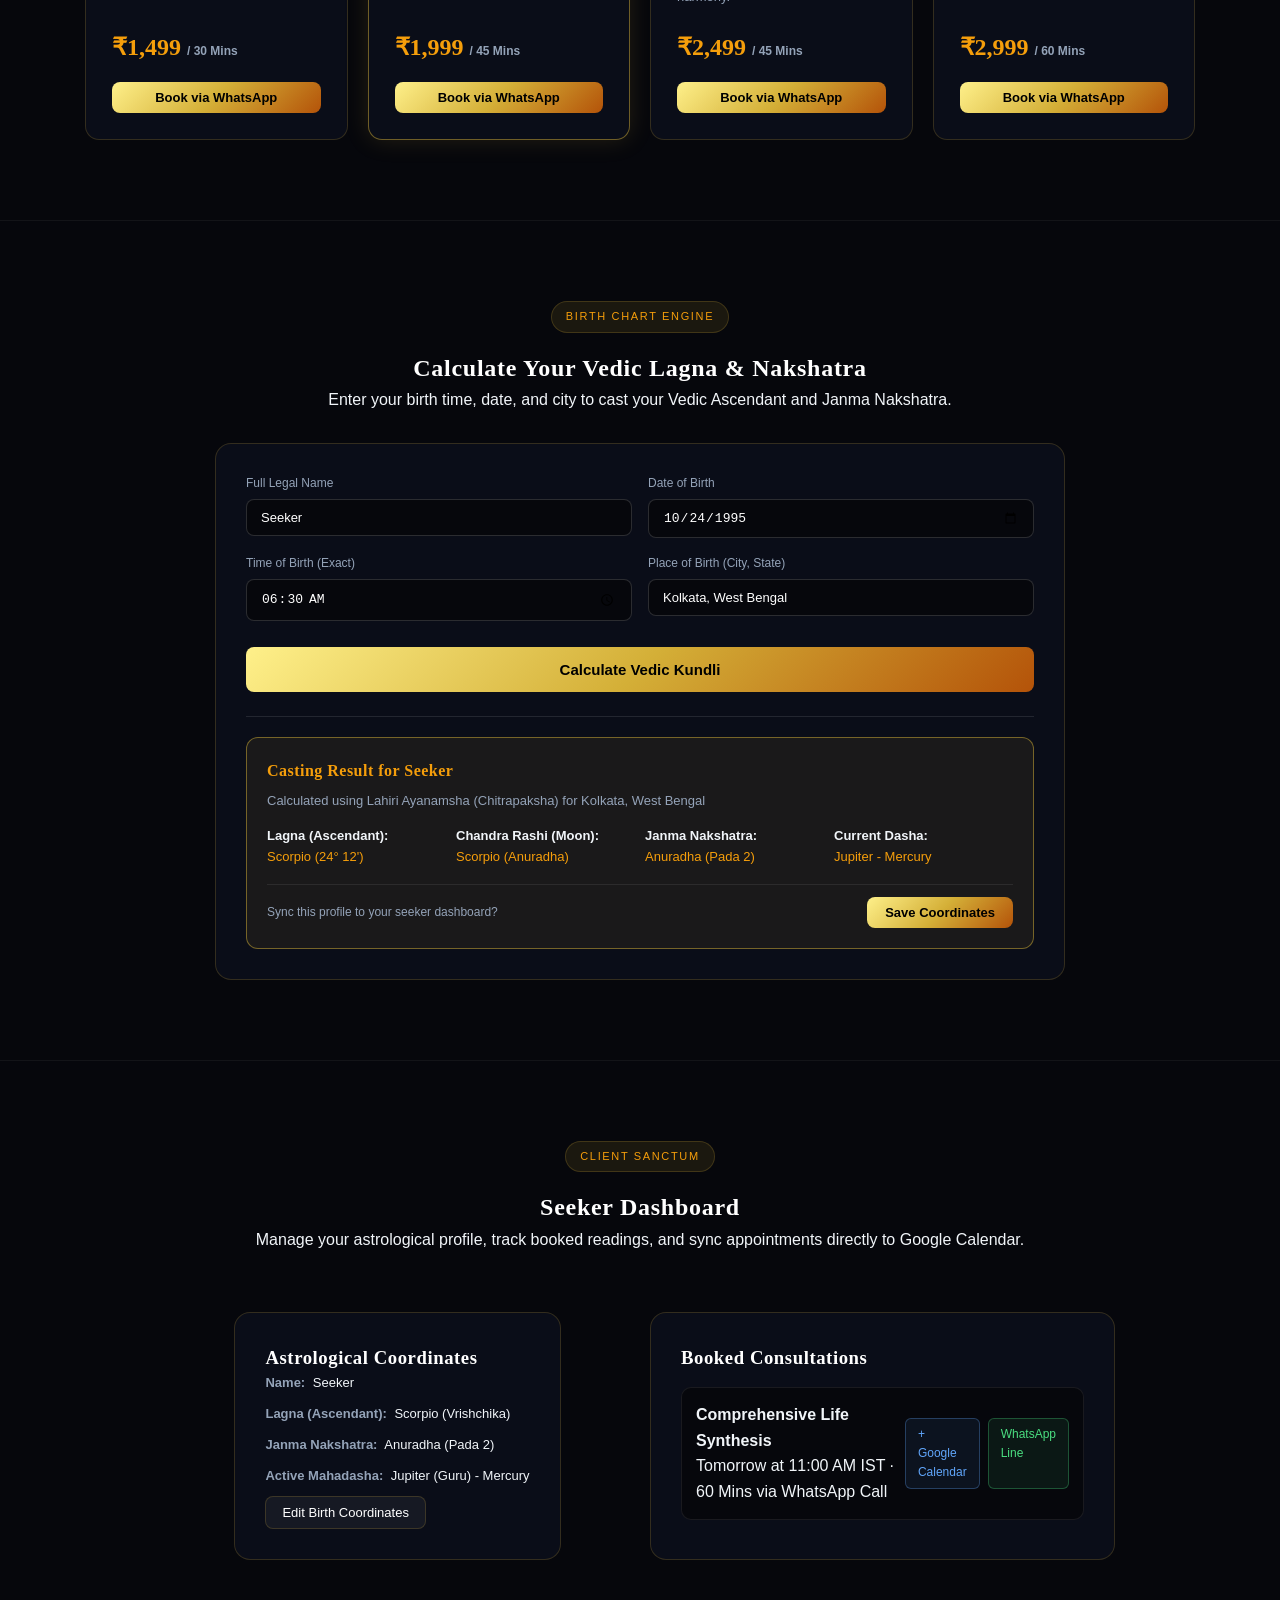
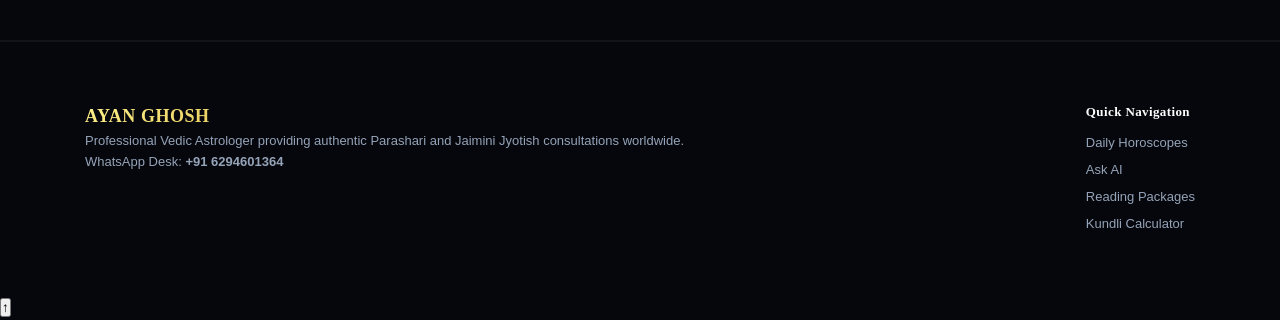
==== commit 2baaa206: "Add back-to-top button to index.html Add a back-to-top button for easier navigation." ====
--- a/index.html
+++ b/index.html
@@ -320,6 +320,7 @@
   <!-- Booking Modal -->
   <div id="booking-modal" class="modal hidden">
     <div class="modal-content">
+      <div class="modal-drag-handle"></div>
       <div class="modal-header">
         <h3>Reserve Vedic Reading with Ayan Ghosh</h3>
         <button class="btn-close" onclick="closeBookingModal()">✕</button>
@@ -354,6 +355,8 @@
     </div>
   </div>
 
+  <button id="back-to-top" class="back-to-top" aria-label="Back to top" onclick="navigateTo('home')">↑</button>
+
   <script src="script.js"></script>
 </body>
 </html>
--- a/style.css
+++ b/style.css
@@ -18,6 +18,10 @@
   --font-sans: 'Plus Jakarta Sans', sans-serif;
 }
 
+html {
+  scroll-behavior: smooth;
+}
+
 * {
   margin: 0;
   padding: 0;
@@ -30,6 +34,76 @@
   color: var(--text-main);
   line-height: 1.6;
   overflow-x: hidden;
+}
+
+/* ---------- Animations ---------- */
+@keyframes fadeUp {
+  from {
+    opacity: 0;
+    transform: translateY(28px);
+  }
+  to {
+    opacity: 1;
+    transform: translateY(0);
+  }
+}
+
+@keyframes fadeIn {
+  from { opacity: 0; }
+  to { opacity: 1; }
+}
+
+/* Hero entrance: elements animate in on page load, staggered */
+.hero-container > * {
+  opacity: 0;
+  animation: fadeUp 0.8s ease forwards;
+}
+
+.hero-container > .badge { animation-delay: 0.05s; }
+.hero-container > .hero-title { animation-delay: 0.18s; }
+.hero-container > .hero-desc { animation-delay: 0.32s; }
+.hero-container > .hero-cta-group { animation-delay: 0.46s; }
+.hero-container > .hero-stats { animation-delay: 0.6s; }
+
+/* Scroll-reveal: JS toggles .in-view as elements enter the viewport */
+.reveal {
+  opacity: 0;
+  transform: translateY(28px);
+  transition: opacity 0.7s cubic-bezier(0.16, 1, 0.3, 1), transform 0.7s cubic-bezier(0.16, 1, 0.3, 1);
+}
+
+.reveal.in-view {
+  opacity: 1;
+  transform: translateY(0);
+}
+
+/* Subtle hover lift for interactive cards */
+.stat-card,
+.service-card,
+.zodiac-btn,
+.dash-card,
+.wisdom-card {
+  transition: transform 0.25s ease, box-shadow 0.25s ease, border-color 0.2s ease;
+}
+
+.stat-card:hover,
+.service-card:hover,
+.dash-card:hover {
+  transform: translateY(-4px);
+  box-shadow: 0 12px 28px rgba(0, 0, 0, 0.35);
+}
+
+@media (prefers-reduced-motion: reduce) {
+  html {
+    scroll-behavior: auto;
+  }
+  .hero-container > *,
+  .reveal {
+    animation: none !important;
+    transition: none !important;
+    opacity: 1 !important;
+    transform: none !important;
+  }
 }
 
 h1, h2, h3, h4, .brand-title {
@@ -83,9 +157,25 @@
   position: sticky;
   top: 0;
   z-index: 100;
+  border-bottom: 1px solid var(--border-color);
+  transition: box-shadow 0.3s ease;
+}
+
+/* Blur lives on a pseudo-element (not on .navbar itself) so that
+   .nav-menu's position:fixed keeps the real viewport as its
+   containing block instead of the 75px-tall navbar box. */
+.navbar::before {
+  content: "";
+  position: absolute;
+  inset: 0;
+  z-index: -1;
   background: rgba(6, 7, 12, 0.92);
   backdrop-filter: blur(12px);
-  border-bottom: 1px solid var(--border-color);
+  -webkit-backdrop-filter: blur(12px);
+}
+
+.navbar.scrolled {
+  box-shadow: 0 8px 24px rgba(0, 0, 0, 0.35);
 }
 
 .nav-container {
@@ -153,6 +243,34 @@
   align-items: center;
   gap: 12px;
 }
+
+/* Mobile Nav Toggle (hamburger) */
+.nav-toggle {
+  display: none;
+  flex-direction: column;
+  justify-content: center;
+  gap: 5px;
+  width: 34px;
+  height: 34px;
+  background: none;
+  border: none;
+  cursor: pointer;
+  padding: 0;
+  flex-shrink: 0;
+}
+
+.nav-toggle span {
+  display: block;
+  width: 100%;
+  height: 2px;
+  background: var(--gold-light);
+  border-radius: 2px;
+  transition: transform 0.25s ease, opacity 0.2s ease;
+}
+
+.nav-toggle.active span:nth-child(1) { transform: translateY(7px) rotate(45deg); }
+.nav-toggle.active span:nth-child(2) { opacity: 0; }
+.nav-toggle.active span:nth-child(3) { transform: translateY(-7px) rotate(-45deg); }
 
 /* Buttons */
 .btn-primary, .btn-primary-large {
@@ -530,7 +648,7 @@
   border-radius: 14px;
   padding: 26px;
   display: flex;
-  flex-col: column;
+  flex-direction: column;
   position: relative;
 }
 
@@ -631,6 +749,18 @@
   margin: 30px auto 0;
 }
 
+.dash-meta div {
+  font-size: 13px;
+  margin-bottom: 10px;
+  color: var(--text-main);
+}
+
+.dash-meta strong {
+  color: var(--text-muted);
+  font-weight: 600;
+  margin-right: 4px;
+}
+
 .booking-item {
   display: flex;
   justify-content: space-between;
@@ -711,18 +841,235 @@
 }
 
 /* Responsive */
+img, svg { max-width: 100%; }
+
 @media (max-width: 768px) {
-  .nav-links, .nav-actions .btn-whatsapp {
-    display: none;
-  }
+  .section {
+    padding: 56px 0;
+  }
+
+  /* Hamburger nav */
+  .nav-toggle {
+    display: flex;
+  }
+
+  .nav-menu {
+    position: fixed;
+    top: 75px;
+    left: 0;
+    right: 0;
+    bottom: 0;
+    background: var(--bg-surface);
+    border-bottom: 1px solid var(--border-color);
+    flex-direction: column;
+    align-items: stretch;
+    padding: 20px;
+    gap: 6px;
+    display: flex;
+    overflow-y: auto;
+    z-index: 99;
+    opacity: 0;
+    transform: translateY(-14px);
+    visibility: hidden;
+    pointer-events: none;
+    transition: opacity 0.25s ease, transform 0.25s ease, visibility 0s linear 0.25s;
+  }
+
+  .nav-menu.open {
+    opacity: 1;
+    transform: translateY(0);
+    visibility: visible;
+    pointer-events: auto;
+    transition: opacity 0.25s ease, transform 0.25s ease, visibility 0s linear 0s;
+  }
+
+  .nav-links {
+    display: flex;
+    flex-direction: column;
+    gap: 4px;
+    font-size: 15px;
+  }
+
+  .nav-links a {
+    padding: 12px 4px;
+    border-bottom: 1px solid rgba(255, 255, 255, 0.06);
+  }
+
+  .nav-actions {
+    flex-direction: column;
+    align-items: stretch;
+    gap: 10px;
+    margin-top: 14px;
+  }
+
+  .nav-actions .btn-whatsapp,
+  .nav-actions .btn-primary {
+    display: flex;
+    justify-content: center;
+    width: 100%;
+    padding: 12px;
+  }
+
+  /* Hero */
+  .hero-section {
+    padding: 60px 0 50px;
+  }
+
   .hero-title {
-    font-size: 30px;
-  }
+    font-size: 28px;
+  }
+
+  .hero-desc {
+    font-size: 15px;
+  }
+
+  .hero-cta-group {
+    flex-direction: column;
+    align-items: stretch;
+    gap: 12px;
+  }
+
+  .hero-cta-group button {
+    width: 100%;
+  }
+
+  .hero-stats {
+    grid-template-columns: repeat(2, 1fr);
+  }
+
+  /* Wisdom card */
+  .wisdom-card {
+    padding: 22px;
+  }
+
+  .wisdom-header {
+    flex-direction: column;
+    align-items: flex-start;
+    gap: 10px;
+  }
+
+  .wisdom-quote {
+    font-size: 17px;
+  }
+
+  /* Ask AI */
+  .ai-box {
+    padding: 20px;
+  }
+
+  .ai-input-row {
+    flex-direction: column;
+  }
+
+  .ai-input-row input {
+    font-size: 16px; /* prevents iOS auto-zoom on focus */
+  }
+
+  .ai-input-row button {
+    width: 100%;
+    padding: 12px;
+  }
+
+  .ai-handover {
+    flex-direction: column;
+    align-items: flex-start;
+    gap: 10px;
+  }
+
+  /* Zodiac grid */
+  .zodiac-grid {
+    grid-template-columns: repeat(3, 1fr);
+    gap: 8px;
+  }
+
+  .horoscope-card {
+    padding: 22px;
+  }
+
+  .horoscope-card div[style*="justify-content: space-between"] {
+    flex-wrap: wrap;
+    gap: 10px;
+  }
+
+  /* Services */
+  .services-grid {
+    grid-template-columns: 1fr;
+  }
+
+  /* Calculator & dashboard */
+  .calc-box, .dash-card {
+    padding: 20px;
+  }
+
   .calc-form, .dashboard-grid, .footer-container {
     grid-template-columns: 1fr;
     flex-direction: column;
   }
+
   .calc-form button {
     grid-column: span 1;
-  }
-}
+    width: 100%;
+  }
+
+  .calc-form input,
+  .input-group input {
+    font-size: 16px; /* prevents iOS auto-zoom on focus */
+  }
+
+  .dashboard-grid {
+    gap: 16px;
+  }
+
+  .booking-item {
+    flex-direction: column;
+    align-items: stretch;
+    gap: 12px;
+  }
+
+  .booking-actions {
+    justify-content: stretch;
+  }
+
+  .booking-actions a {
+    flex: 1;
+    text-align: center;
+  }
+
+  /* Footer */
+  .footer-container {
+    gap: 32px;
+  }
+
+  /* Modal */
+  .modal-content {
+    padding: 22px;
+    max-height: 90vh;
+    overflow-y: auto;
+  }
+}
+
+@media (max-width: 420px) {
+  .hero-title {
+    font-size: 24px;
+  }
+
+  .hero-stats {
+    grid-template-columns: 1fr 1fr;
+  }
+
+  .stat-number {
+    font-size: 20px;
+  }
+
+  .zodiac-grid {
+    grid-template-columns: repeat(2, 1fr);
+  }
+
+  .brand-title {
+    font-size: 16px;
+  }
+
+  .brand-sub {
+    font-size: 8px;
+  }
+}
